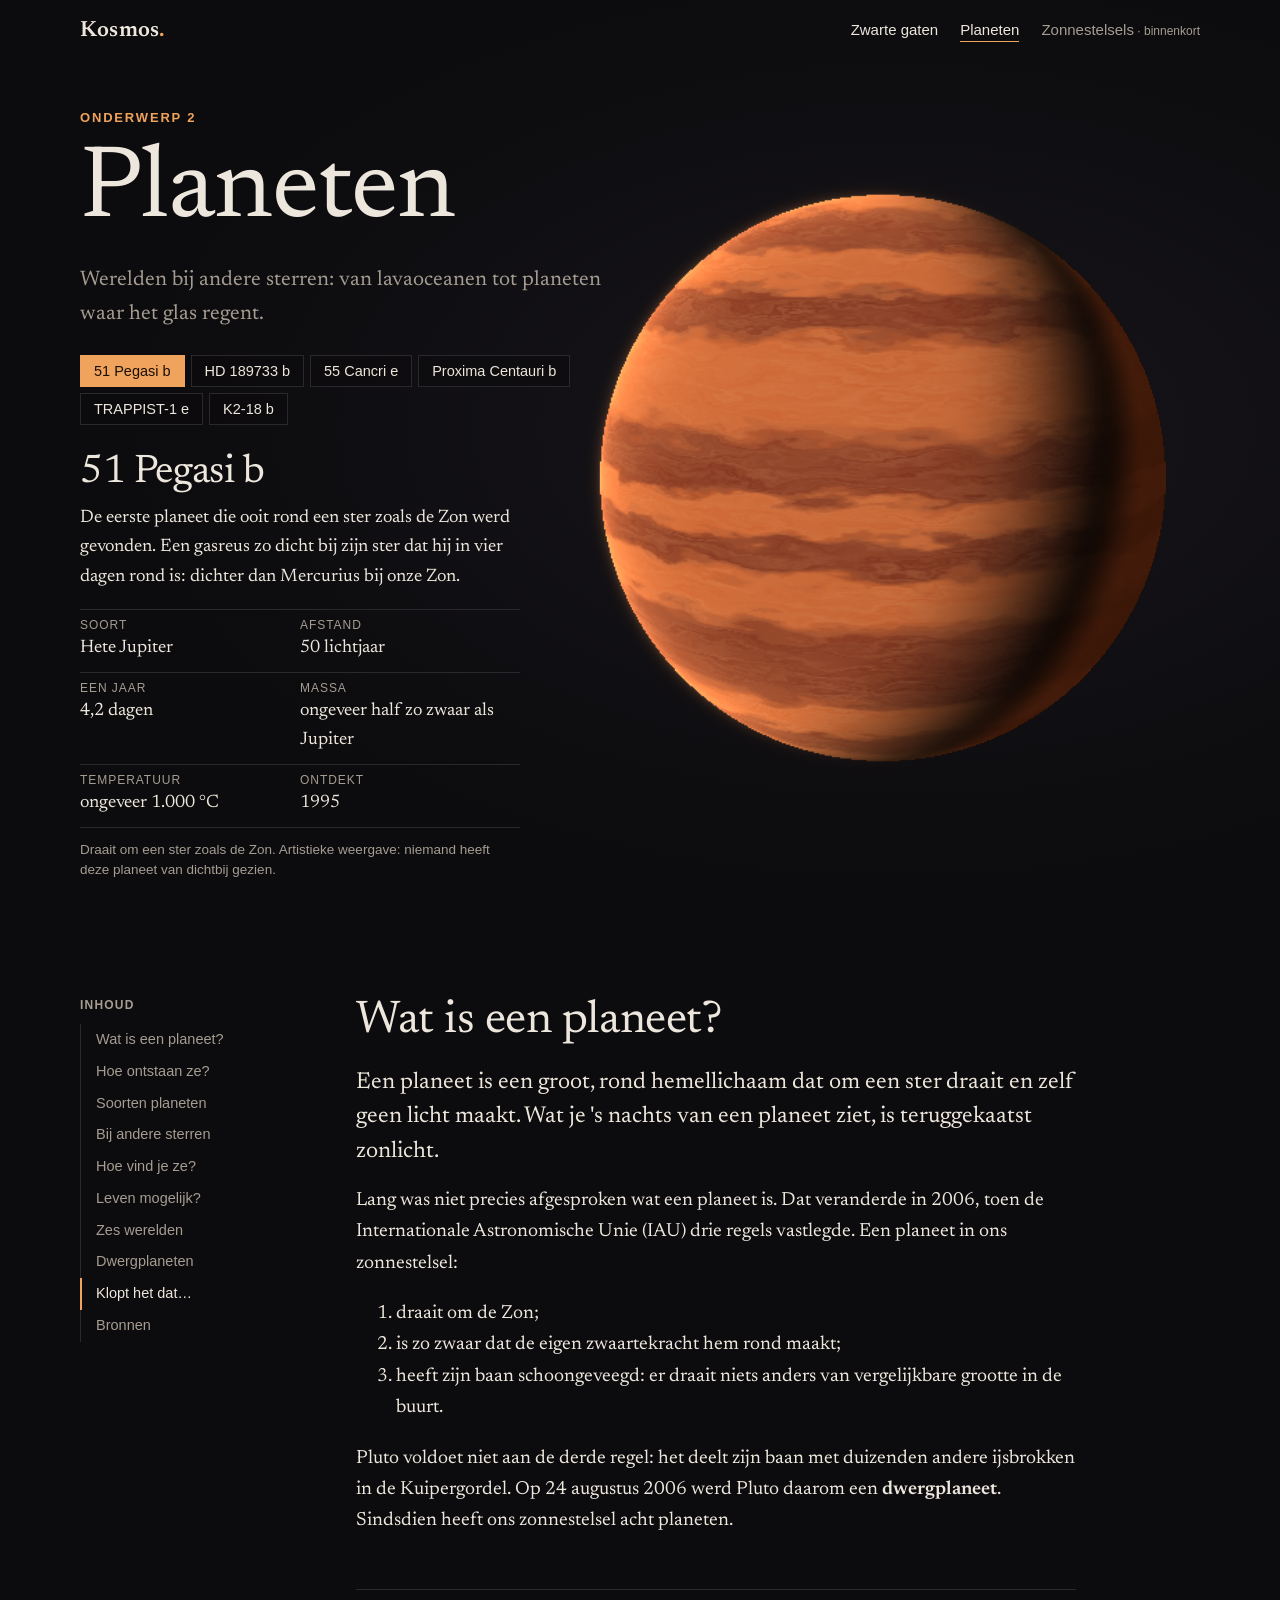
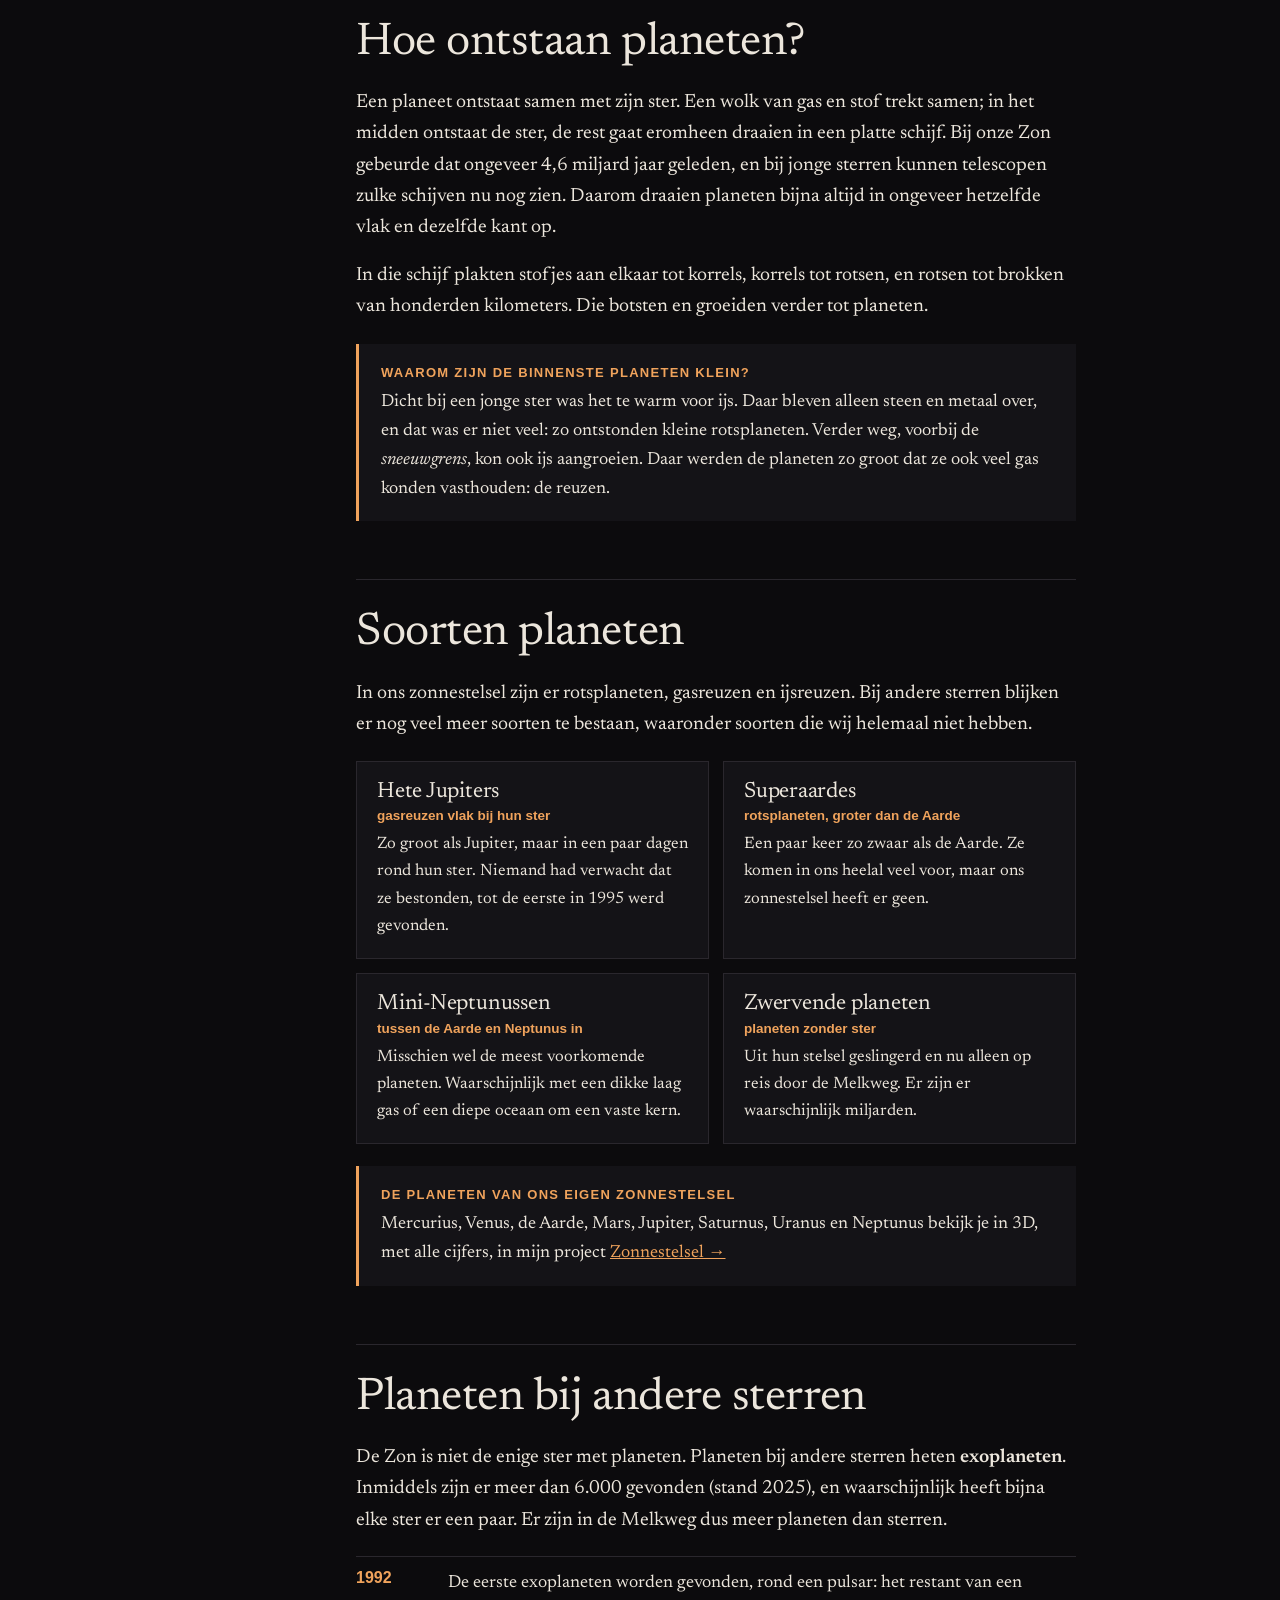
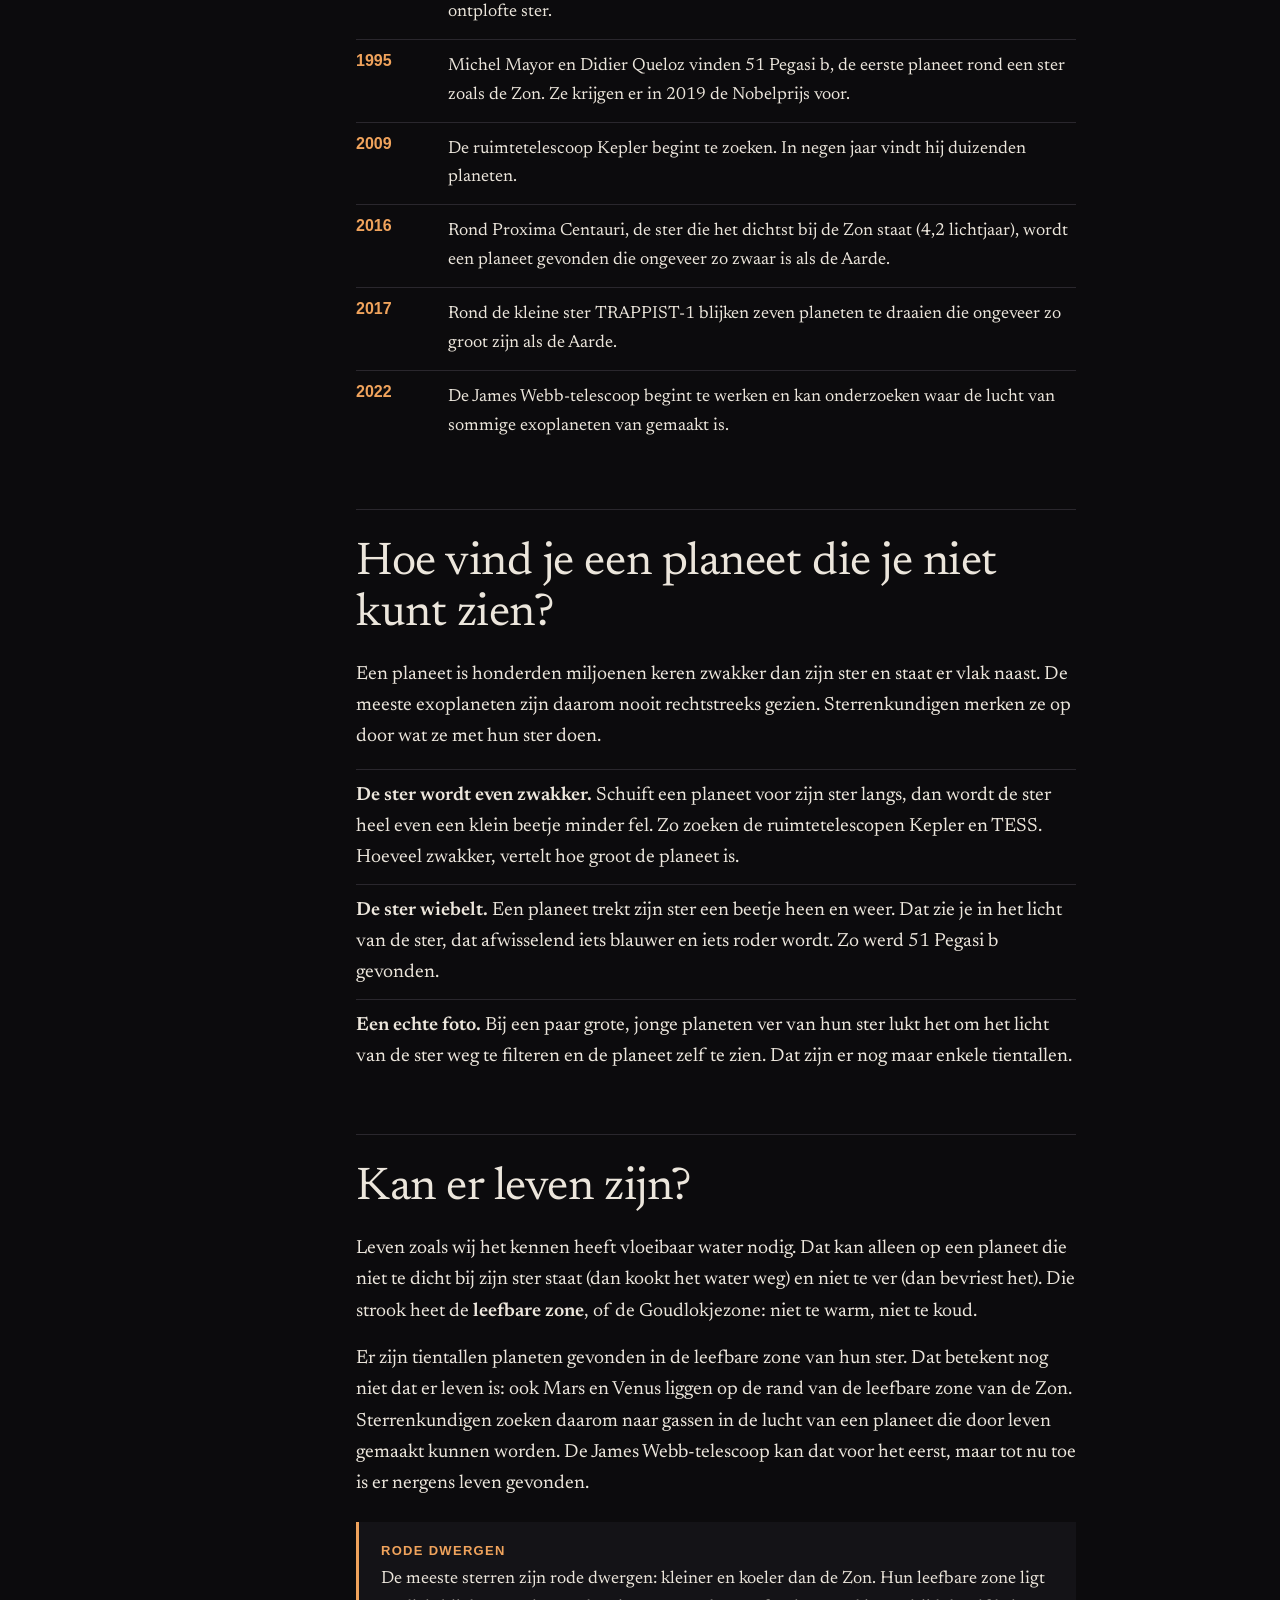
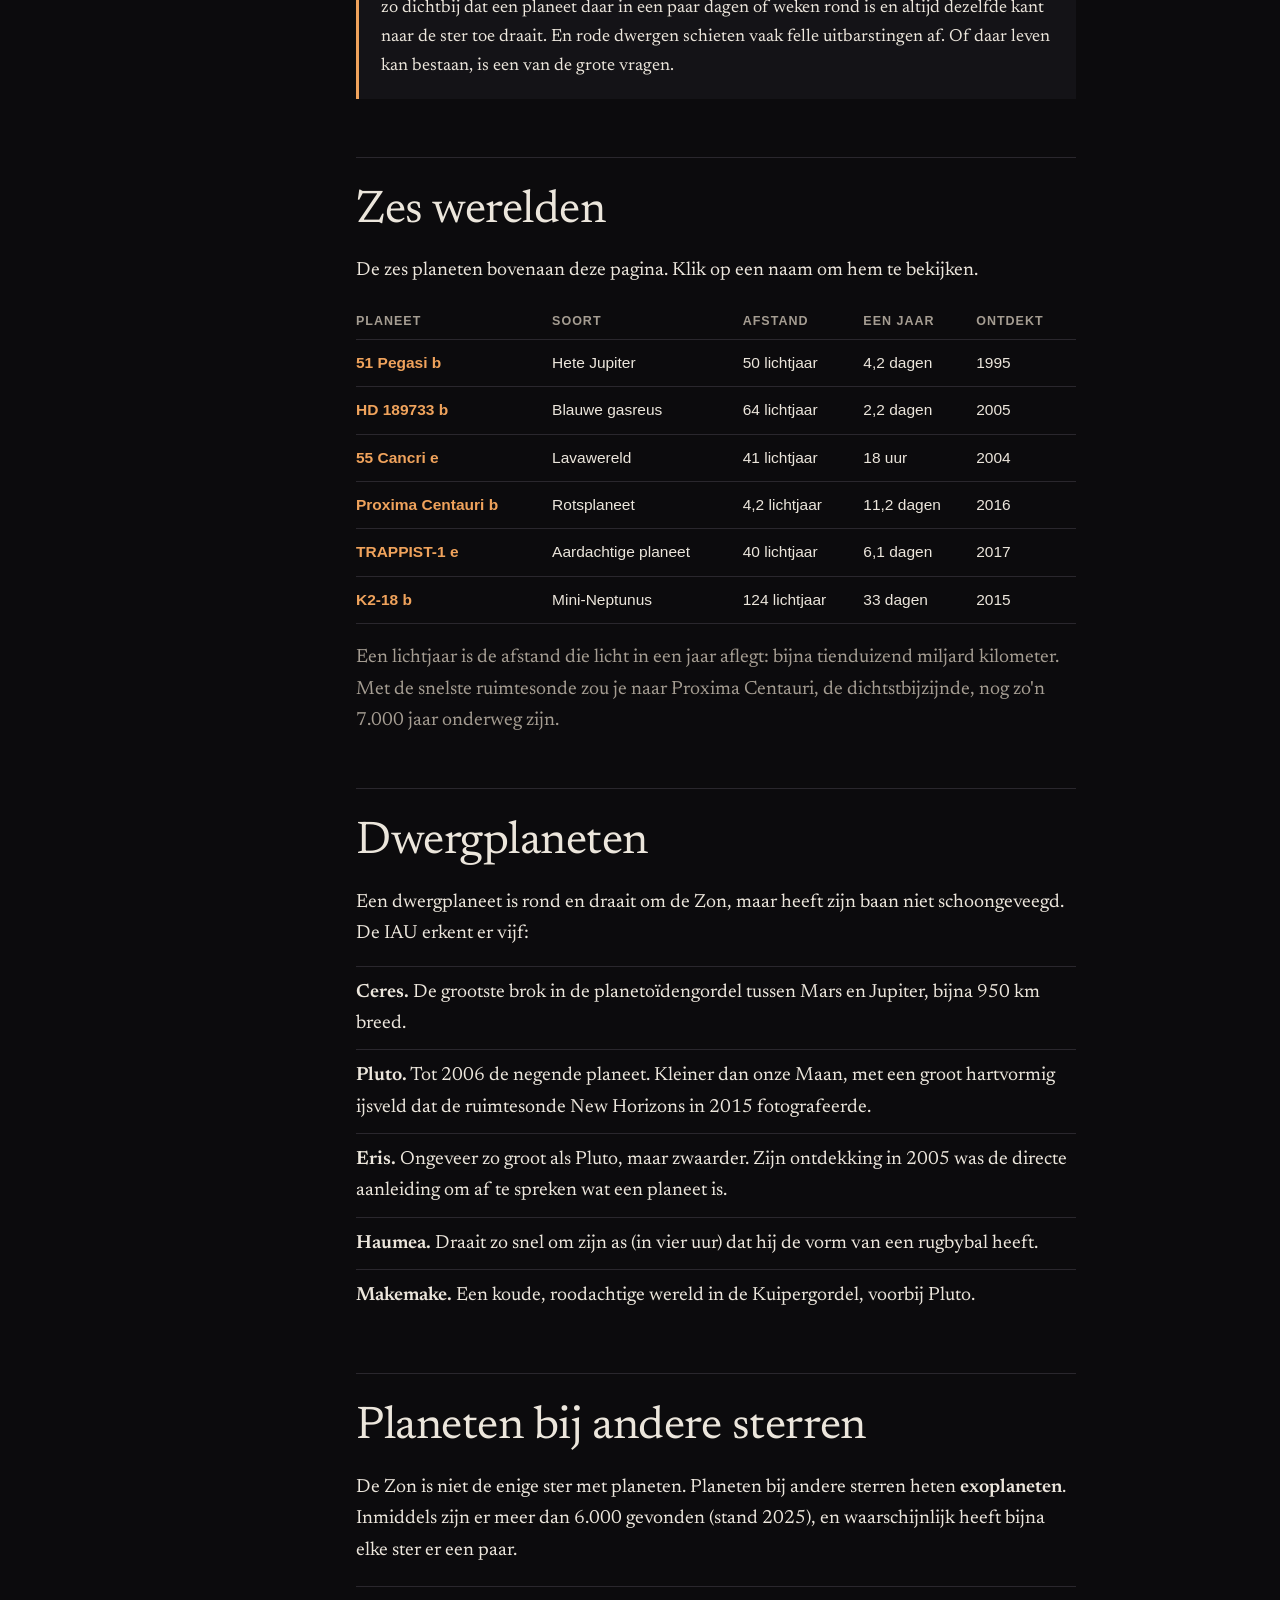
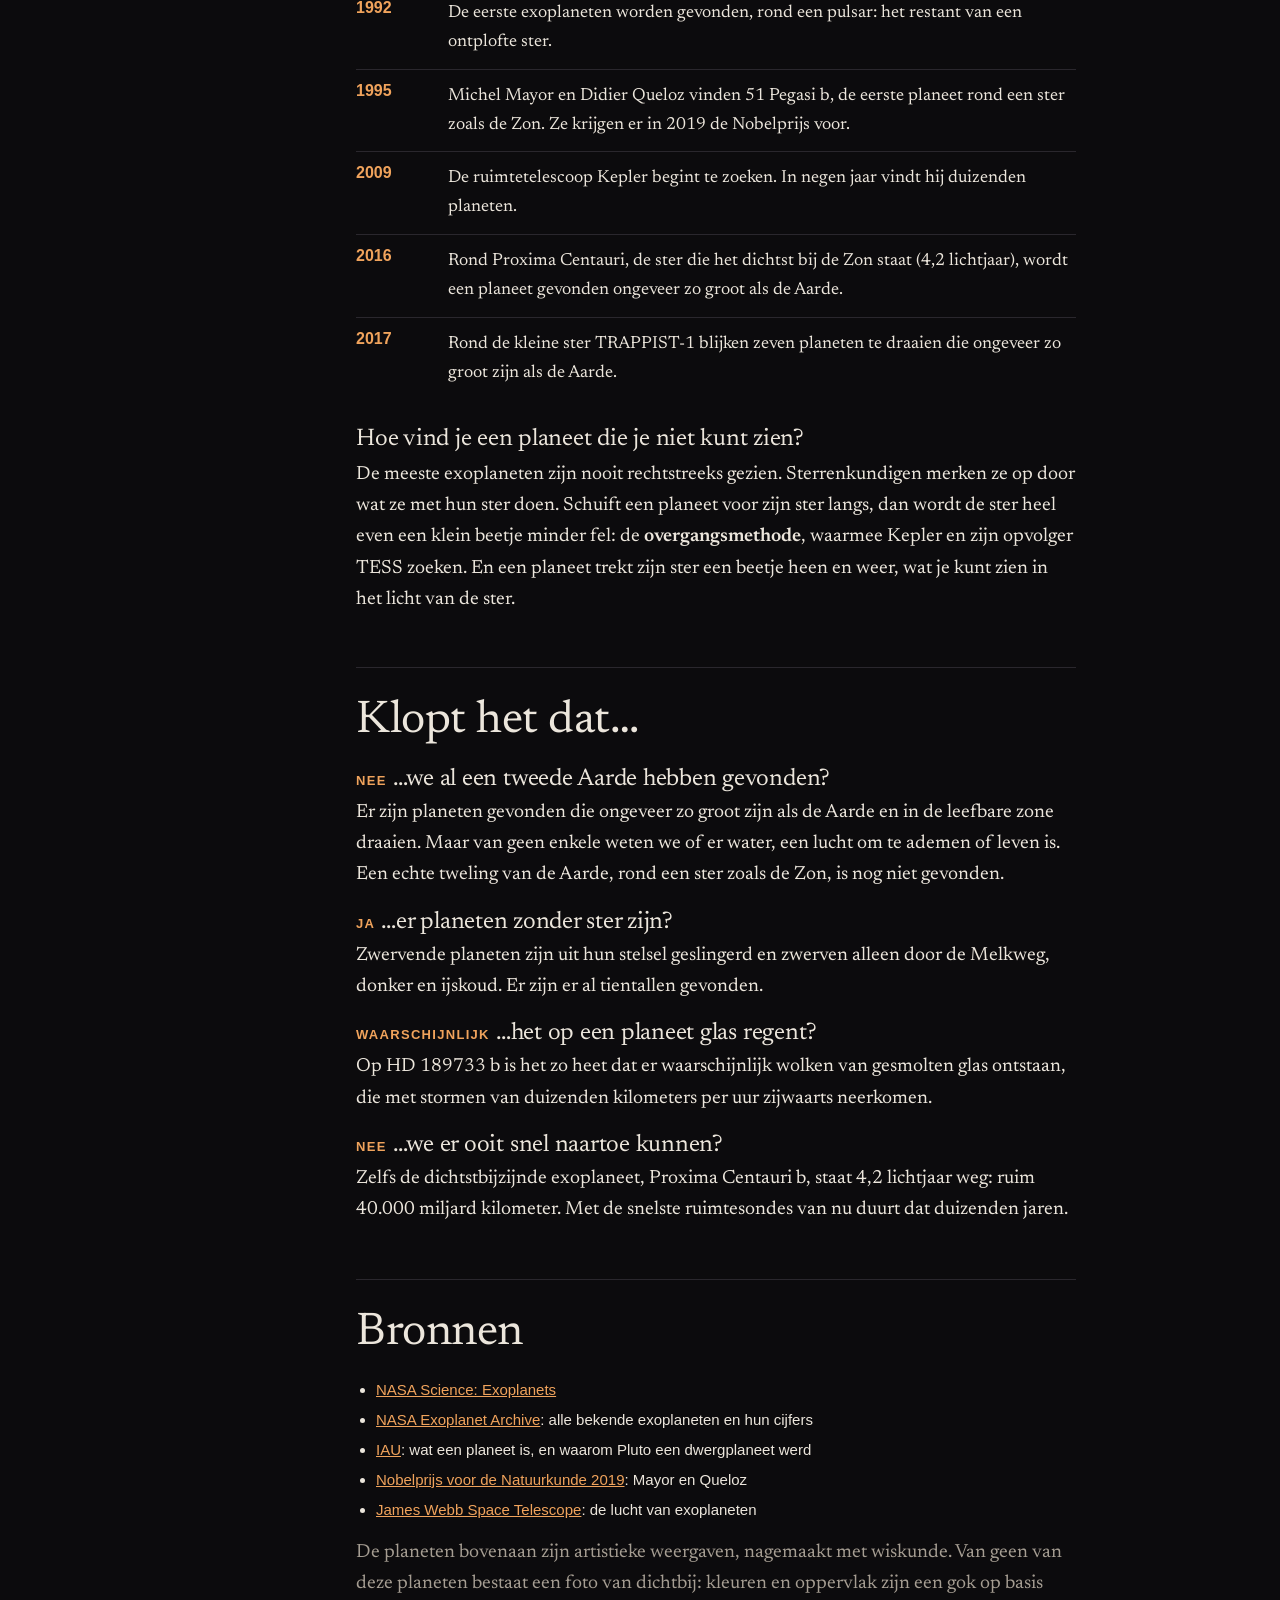
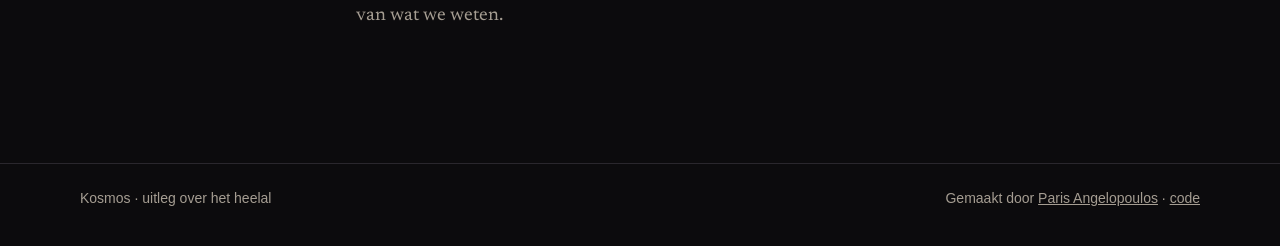
==== planeten/index.html @ 96450c79 "Planeten: werelden bij andere sterren, in 3D Een tweede onderwerp: zes echte exoplaneten (hete Jupit" ====
<!DOCTYPE html>
<html lang="nl">
<head>
    <meta charset="UTF-8">
    <meta name="viewport" content="width=device-width, initial-scale=1.0">
    <title>Planeten · Kosmos</title>
    <meta name="description" content="Wat is een planeet, hoe ontstaat hij, en welke vreemde werelden draaien er om andere sterren? Met zes echte exoplaneten in 3D.">
    <meta name="theme-color" content="#0c0b0d">
    <link rel="preload" href="../fonts/newsreader-latin-400-normal.woff2" as="font" type="font/woff2" crossorigin>
    <link rel="stylesheet" href="../css/style.css">
</head>
<body data-root="../" data-onderwerp="planeten">
    <header class="kop">
        <div class="wrap">
            <a class="merk" href="../">Kosmos<span>.</span></a>
            <nav id="onderwerpen" aria-label="Onderwerpen"><a href="../zwarte-gaten/">Zwarte gaten</a> <a href="./" aria-current="page">Planeten</a></nav>
        </div>
    </header>

    <section class="planeet-held" aria-label="Kies een planeet bij een andere ster">
        <div class="planeet-doek"><canvas id="planeet" aria-label="Artistieke weergave van de gekozen planeet, die langzaam draait"></canvas></div>
        <div class="wrap planeet-tekst">
            <p class="kicker">Onderwerp 2</p>
            <h1>Planeten</h1>
            <p class="lead held-lead">Werelden bij andere sterren: van lavaoceanen tot planeten waar het glas regent.</p>
            <div class="kiezer" id="kiezer" role="group" aria-label="Kies een planeet"></div>
            <div class="feiten" id="feiten" aria-live="polite"></div>
        </div>
    </section>

    <div class="wrap pagina">
        <aside class="inhoud" aria-label="Inhoud">
            <p>Inhoud</p>
            <ol>
                <li><a href="#wat">Wat is een planeet?</a></li>
                <li><a href="#ontstaan">Hoe ontstaan ze?</a></li>
                <li><a href="#soorten">Soorten planeten</a></li>
                <li><a href="#exo">Bij andere sterren</a></li>
                <li><a href="#vinden">Hoe vind je ze?</a></li>
                <li><a href="#leefbaar">Leven mogelijk?</a></li>
                <li><a href="#werelden-kop">Zes werelden</a></li>
                <li><a href="#dwerg">Dwergplaneten</a></li>
                <li><a href="#mythes">Klopt het dat…</a></li>
                <li><a href="#bronnen">Bronnen</a></li>
            </ol>
        </aside>

        <article>
            <section id="wat">
                <h2>Wat is een planeet?</h2>
                <p class="inleiding">Een planeet is een groot, rond hemellichaam dat om een ster draait en zelf geen licht maakt. Wat je 's nachts van een planeet ziet, is teruggekaatst zonlicht.</p>
                <p>Lang was niet precies afgesproken wat een planeet is. Dat veranderde in 2006, toen de Internationale Astronomische Unie (IAU) drie regels vastlegde. Een planeet in ons zonnestelsel:</p>
                <ol>
                    <li>draait om de Zon;</li>
                    <li>is zo zwaar dat de eigen zwaartekracht hem rond maakt;</li>
                    <li>heeft zijn baan schoongeveegd: er draait niets anders van vergelijkbare grootte in de buurt.</li>
                </ol>
                <p>Pluto voldoet niet aan de derde regel: het deelt zijn baan met duizenden andere ijsbrokken in de Kuipergordel. Op 24 augustus 2006 werd Pluto daarom een <b>dwergplaneet</b>. Sindsdien heeft ons zonnestelsel acht planeten.</p>
            </section>

            <section id="ontstaan">
                <h2>Hoe ontstaan planeten?</h2>
                <p>Een planeet ontstaat samen met zijn ster. Een wolk van gas en stof trekt samen; in het midden ontstaat de ster, de rest gaat eromheen draaien in een platte schijf. Bij onze Zon gebeurde dat ongeveer 4,6 miljard jaar geleden, en bij jonge sterren kunnen telescopen zulke schijven nu nog zien. Daarom draaien planeten bijna altijd in ongeveer hetzelfde vlak en dezelfde kant op.</p>
                <p>In die schijf plakten stofjes aan elkaar tot korrels, korrels tot rotsen, en rotsen tot brokken van honderden kilometers. Die botsten en groeiden verder tot planeten.</p>
                <div class="kader"><strong>Waarom zijn de binnenste planeten klein?</strong>Dicht bij een jonge ster was het te warm voor ijs. Daar bleven alleen steen en metaal over, en dat was er niet veel: zo ontstonden kleine rotsplaneten. Verder weg, voorbij de <i>sneeuwgrens</i>, kon ook ijs aangroeien. Daar werden de planeten zo groot dat ze ook veel gas konden vasthouden: de reuzen.</div>
            </section>

            <section id="soorten">
                <h2>Soorten planeten</h2>
                <p>In ons zonnestelsel zijn er rotsplaneten, gasreuzen en ijsreuzen. Bij andere sterren blijken er nog veel meer soorten te bestaan, waaronder soorten die wij helemaal niet hebben.</p>
                <div class="soorten">
                    <div class="soort"><h3>Hete Jupiters</h3><p class="massa">gasreuzen vlak bij hun ster</p><p>Zo groot als Jupiter, maar in een paar dagen rond hun ster. Niemand had verwacht dat ze bestonden, tot de eerste in 1995 werd gevonden.</p></div>
                    <div class="soort"><h3>Superaardes</h3><p class="massa">rotsplaneten, groter dan de Aarde</p><p>Een paar keer zo zwaar als de Aarde. Ze komen in ons heelal veel voor, maar ons zonnestelsel heeft er geen.</p></div>
                    <div class="soort"><h3>Mini-Neptunussen</h3><p class="massa">tussen de Aarde en Neptunus in</p><p>Misschien wel de meest voorkomende planeten. Waarschijnlijk met een dikke laag gas of een diepe oceaan om een vaste kern.</p></div>
                    <div class="soort"><h3>Zwervende planeten</h3><p class="massa">planeten zonder ster</p><p>Uit hun stelsel geslingerd en nu alleen op reis door de Melkweg. Er zijn er waarschijnlijk miljarden.</p></div>
                </div>
                <div class="kader"><strong>De planeten van ons eigen zonnestelsel</strong>Mercurius, Venus, de Aarde, Mars, Jupiter, Saturnus, Uranus en Neptunus bekijk je in 3D, met alle cijfers, in mijn project <a href="https://parisangelopoulos.com/zonnestelsel/">Zonnestelsel →</a></div>
            </section>

            <section id="exo">
                <h2>Planeten bij andere sterren</h2>
                <p>De Zon is niet de enige ster met planeten. Planeten bij andere sterren heten <b>exoplaneten</b>. Inmiddels zijn er meer dan 6.000 gevonden (stand 2025), en waarschijnlijk heeft bijna elke ster er een paar. Er zijn in de Melkweg dus meer planeten dan sterren.</p>
                <ol class="tijdlijn">
                    <li><span class="jaar">1992</span><p>De eerste exoplaneten worden gevonden, rond een pulsar: het restant van een ontplofte ster.</p></li>
                    <li><span class="jaar">1995</span><p>Michel Mayor en Didier Queloz vinden 51 Pegasi b, de eerste planeet rond een ster zoals de Zon. Ze krijgen er in 2019 de Nobelprijs voor.</p></li>
                    <li><span class="jaar">2009</span><p>De ruimtetelescoop Kepler begint te zoeken. In negen jaar vindt hij duizenden planeten.</p></li>
                    <li><span class="jaar">2016</span><p>Rond Proxima Centauri, de ster die het dichtst bij de Zon staat (4,2 lichtjaar), wordt een planeet gevonden die ongeveer zo zwaar is als de Aarde.</p></li>
                    <li><span class="jaar">2017</span><p>Rond de kleine ster TRAPPIST-1 blijken zeven planeten te draaien die ongeveer zo groot zijn als de Aarde.</p></li>
                    <li><span class="jaar">2022</span><p>De James Webb-telescoop begint te werken en kan onderzoeken waar de lucht van sommige exoplaneten van gemaakt is.</p></li>
                </ol>
            </section>

            <section id="vinden">
                <h2>Hoe vind je een planeet die je niet kunt zien?</h2>
                <p>Een planeet is honderden miljoenen keren zwakker dan zijn ster en staat er vlak naast. De meeste exoplaneten zijn daarom nooit rechtstreeks gezien. Sterrenkundigen merken ze op door wat ze met hun ster doen.</p>
                <ul class="uitleg-lijst">
                    <li><b>De ster wordt even zwakker.</b> Schuift een planeet voor zijn ster langs, dan wordt de ster heel even een klein beetje minder fel. Zo zoeken de ruimtetelescopen Kepler en TESS. Hoeveel zwakker, vertelt hoe groot de planeet is.</li>
                    <li><b>De ster wiebelt.</b> Een planeet trekt zijn ster een beetje heen en weer. Dat zie je in het licht van de ster, dat afwisselend iets blauwer en iets roder wordt. Zo werd 51 Pegasi b gevonden.</li>
                    <li><b>Een echte foto.</b> Bij een paar grote, jonge planeten ver van hun ster lukt het om het licht van de ster weg te filteren en de planeet zelf te zien. Dat zijn er nog maar enkele tientallen.</li>
                </ul>
            </section>

            <section id="leefbaar">
                <h2>Kan er leven zijn?</h2>
                <p>Leven zoals wij het kennen heeft vloeibaar water nodig. Dat kan alleen op een planeet die niet te dicht bij zijn ster staat (dan kookt het water weg) en niet te ver (dan bevriest het). Die strook heet de <b>leefbare zone</b>, of de Goudlokjezone: niet te warm, niet te koud.</p>
                <p>Er zijn tientallen planeten gevonden in de leefbare zone van hun ster. Dat betekent nog niet dat er leven is: ook Mars en Venus liggen op de rand van de leefbare zone van de Zon. Sterrenkundigen zoeken daarom naar gassen in de lucht van een planeet die door leven gemaakt kunnen worden. De James Webb-telescoop kan dat voor het eerst, maar tot nu toe is er nergens leven gevonden.</p>
                <div class="kader"><strong>Rode dwergen</strong>De meeste sterren zijn rode dwergen: kleiner en koeler dan de Zon. Hun leefbare zone ligt zo dichtbij dat een planeet daar in een paar dagen of weken rond is en altijd dezelfde kant naar de ster toe draait. En rode dwergen schieten vaak felle uitbarstingen af. Of daar leven kan bestaan, is een van de grote vragen.</div>
            </section>

            <section id="werelden-kop">
                <h2>Zes werelden</h2>
                <p>De zes planeten bovenaan deze pagina. Klik op een naam om hem te bekijken.</p>
                <table class="tabel" id="werelden"></table>
                <p class="muted">Een lichtjaar is de afstand die licht in een jaar aflegt: bijna tienduizend miljard kilometer. Met de snelste ruimtesonde zou je naar Proxima Centauri, de dichtstbijzijnde, nog zo'n 7.000 jaar onderweg zijn.</p>
            </section>

            <section id="dwerg">
                <h2>Dwergplaneten</h2>
                <p>Een dwergplaneet is rond en draait om de Zon, maar heeft zijn baan niet schoongeveegd. De IAU erkent er vijf:</p>
                <ul class="uitleg-lijst">
                    <li><b>Ceres.</b> De grootste brok in de planetoïdengordel tussen Mars en Jupiter, bijna 950 km breed.</li>
                    <li><b>Pluto.</b> Tot 2006 de negende planeet. Kleiner dan onze Maan, met een groot hartvormig ijsveld dat de ruimtesonde New Horizons in 2015 fotografeerde.</li>
                    <li><b>Eris.</b> Ongeveer zo groot als Pluto, maar zwaarder. Zijn ontdekking in 2005 was de directe aanleiding om af te spreken wat een planeet is.</li>
                    <li><b>Haumea.</b> Draait zo snel om zijn as (in vier uur) dat hij de vorm van een rugbybal heeft.</li>
                    <li><b>Makemake.</b> Een koude, roodachtige wereld in de Kuipergordel, voorbij Pluto.</li>
                </ul>
            </section>

            <section id="exo">
                <h2>Planeten bij andere sterren</h2>
                <p>De Zon is niet de enige ster met planeten. Planeten bij andere sterren heten <b>exoplaneten</b>. Inmiddels zijn er meer dan 6.000 gevonden (stand 2025), en waarschijnlijk heeft bijna elke ster er een paar.</p>
                <ol class="tijdlijn">
                    <li><span class="jaar">1992</span><p>De eerste exoplaneten worden gevonden, rond een pulsar: het restant van een ontplofte ster.</p></li>
                    <li><span class="jaar">1995</span><p>Michel Mayor en Didier Queloz vinden 51 Pegasi b, de eerste planeet rond een ster zoals de Zon. Ze krijgen er in 2019 de Nobelprijs voor.</p></li>
                    <li><span class="jaar">2009</span><p>De ruimtetelescoop Kepler begint te zoeken. In negen jaar vindt hij duizenden planeten.</p></li>
                    <li><span class="jaar">2016</span><p>Rond Proxima Centauri, de ster die het dichtst bij de Zon staat (4,2 lichtjaar), wordt een planeet gevonden ongeveer zo groot als de Aarde.</p></li>
                    <li><span class="jaar">2017</span><p>Rond de kleine ster TRAPPIST-1 blijken zeven planeten te draaien die ongeveer zo groot zijn als de Aarde.</p></li>
                </ol>
                <h3>Hoe vind je een planeet die je niet kunt zien?</h3>
                <p>De meeste exoplaneten zijn nooit rechtstreeks gezien. Sterrenkundigen merken ze op door wat ze met hun ster doen. Schuift een planeet voor zijn ster langs, dan wordt de ster heel even een klein beetje minder fel: de <b>overgangsmethode</b>, waarmee Kepler en zijn opvolger TESS zoeken. En een planeet trekt zijn ster een beetje heen en weer, wat je kunt zien in het licht van de ster.</p>
            </section>

            <section id="mythes">
                <h2>Klopt het dat…</h2>
                <div class="mythe"><h3><span class="antwoord">Nee</span>…we al een tweede Aarde hebben gevonden?</h3><p>Er zijn planeten gevonden die ongeveer zo groot zijn als de Aarde en in de leefbare zone draaien. Maar van geen enkele weten we of er water, een lucht om te ademen of leven is. Een echte tweling van de Aarde, rond een ster zoals de Zon, is nog niet gevonden.</p></div>
                <div class="mythe"><h3><span class="antwoord">Ja</span>…er planeten zonder ster zijn?</h3><p>Zwervende planeten zijn uit hun stelsel geslingerd en zwerven alleen door de Melkweg, donker en ijskoud. Er zijn er al tientallen gevonden.</p></div>
                <div class="mythe"><h3><span class="antwoord">Waarschijnlijk</span>…het op een planeet glas regent?</h3><p>Op HD 189733 b is het zo heet dat er waarschijnlijk wolken van gesmolten glas ontstaan, die met stormen van duizenden kilometers per uur zijwaarts neerkomen.</p></div>
                <div class="mythe"><h3><span class="antwoord">Nee</span>…we er ooit snel naartoe kunnen?</h3><p>Zelfs de dichtstbijzijnde exoplaneet, Proxima Centauri b, staat 4,2 lichtjaar weg: ruim 40.000 miljard kilometer. Met de snelste ruimtesondes van nu duurt dat duizenden jaren.</p></div>
            </section>

            <section id="bronnen">
                <h2>Bronnen</h2>
                <ul class="bronnen">
                    <li><a href="https://science.nasa.gov/exoplanets/" target="_blank" rel="noopener">NASA Science: Exoplanets</a></li>
                    <li><a href="https://exoplanetarchive.ipac.caltech.edu/" target="_blank" rel="noopener">NASA Exoplanet Archive</a>: alle bekende exoplaneten en hun cijfers</li>
                    <li><a href="https://www.iau.org/public/themes/pluto/" target="_blank" rel="noopener">IAU</a>: wat een planeet is, en waarom Pluto een dwergplaneet werd</li>
                    <li><a href="https://www.nobelprize.org/prizes/physics/2019/summary/" target="_blank" rel="noopener">Nobelprijs voor de Natuurkunde 2019</a>: Mayor en Queloz</li>
                    <li><a href="https://webbtelescope.org/" target="_blank" rel="noopener">James Webb Space Telescope</a>: de lucht van exoplaneten</li>
                </ul>
                <p class="muted">De planeten bovenaan zijn artistieke weergaven, nagemaakt met wiskunde. Van geen van deze planeten bestaat een foto van dichtbij: kleuren en oppervlak zijn een gok op basis van wat we weten.</p>
            </section>
        </article>
    </div>

    <footer>
        <div class="wrap">
            <span>Kosmos · uitleg over het heelal</span>
            <span>Gemaakt door <a href="https://parisangelopoulos.com">Paris Angelopoulos</a> · <a href="https://github.com/ParisAngelopoulos/kosmos" target="_blank" rel="noopener">code</a></span>
        </div>
    </footer>

    <script src="../js/onderwerpen.js"></script>
    <script src="../js/planeten-data.js"></script>
    <script src="../js/planeet.js"></script>
    <script src="../js/planeten.js"></script>
    <script src="../js/inhoud.js"></script>
</body>
</html>
---- css/style.css ----
@font-face { font-family: "Newsreader"; src: url("../fonts/newsreader-latin-400-normal.woff2") format("woff2"); font-display: swap; }
@font-face { font-family: "Newsreader"; font-style: italic; src: url("../fonts/newsreader-latin-400-italic.woff2") format("woff2"); font-display: swap; }
@font-face { font-family: "Newsreader"; font-weight: 600; src: url("../fonts/newsreader-latin-600-normal.woff2") format("woff2"); font-display: swap; }

:root {
  --bg: #0c0b0d;
  --vlak: #141317;
  --tekst: #ece6dc;
  --zacht: #a59d92;
  --lijn: #2a272d;
  --gloed: #f0a35c;
  --serif: "Newsreader", Georgia, serif;
  --sans: -apple-system, "Segoe UI", Roboto, Helvetica, Arial, sans-serif;
}

* { box-sizing: border-box; }
html { scroll-behavior: smooth; }
body { margin: 0; background: var(--bg); color: var(--tekst); font: 19px/1.65 var(--serif); -webkit-font-smoothing: antialiased; }
a { color: var(--gloed); }
img, svg { max-width: 100%; display: block; }
h1, h2, h3 { font-weight: 400; line-height: 1.12; letter-spacing: -0.01em; }
.muted { color: var(--zacht); }
.wrap { width: min(1120px, 100% - 40px); margin: 0 auto; }

/* ---------- Top bar ---------- */

.kop { position: absolute; top: 0; left: 0; right: 0; z-index: 5; }
.kop .wrap { display: flex; justify-content: space-between; align-items: center; gap: 16px; padding: 20px 0; flex-wrap: wrap; }
.merk { font: 600 22px var(--serif); color: var(--tekst); text-decoration: none; letter-spacing: 0.01em; }
.merk span { color: var(--gloed); }
#onderwerpen { display: flex; gap: 22px; font: 15px var(--sans); }
#onderwerpen a { color: var(--tekst); text-decoration: none; padding-bottom: 3px; border-bottom: 1px solid transparent; }
#onderwerpen a:hover { border-bottom-color: var(--zacht); }
#onderwerpen a[aria-current="page"] { border-bottom-color: var(--gloed); }
#onderwerpen .binnenkort { color: var(--zacht); cursor: default; }
#onderwerpen .binnenkort::after { content: " · binnenkort"; font-size: 12px; }

/* ---------- The black hole at the top ---------- */

.held { position: relative; height: 100vh; min-height: 560px; overflow: hidden; background: #000; }
#zwart-gat { position: absolute; inset: 0; width: 100%; height: 100%; cursor: grab; touch-action: pan-y; }
#zwart-gat:active { cursor: grabbing; }
.held::after { content: ""; position: absolute; left: 0; right: 0; bottom: 0; height: 40%; background: linear-gradient(transparent, var(--bg)); pointer-events: none; }
.held-tekst { position: absolute; left: 0; right: 0; bottom: 64px; z-index: 2; pointer-events: none; text-shadow: 0 2px 24px rgba(0, 0, 0, 0.85); }
.held-tekst .wrap > * { pointer-events: auto; }
.kicker { font: 600 13px var(--sans); letter-spacing: 0.14em; text-transform: uppercase; color: var(--gloed); margin: 0 0 10px; }
.held h1 { font-size: clamp(56px, 9vw, 120px); margin: 0 0 14px; }
.held .lead { font-size: clamp(19px, 2vw, 23px); max-width: 32em; margin: 0 0 22px; }
.verder { font: 600 15px var(--sans); color: var(--tekst); text-decoration: none; border-bottom: 1px solid var(--gloed); padding-bottom: 2px; }
.bijschrift { position: absolute; right: 20px; bottom: 20px; z-index: 2; font: 12.5px var(--sans); color: var(--zacht); text-align: right; max-width: 24em; }
.geen-webgl .held { background: radial-gradient(circle at 60% 45%, #000 0 9%, #f0a35c 10%, #6b2a0c 18%, #000 32%); }
.geen-webgl .bijschrift::before { content: "Je browser kan de simulatie niet tonen. "; }

/* ---------- Article with a table of contents ---------- */

.pagina { display: grid; grid-template-columns: 220px minmax(0, 1fr); gap: 56px; padding: 40px 0 80px; }
.inhoud { position: sticky; top: 24px; align-self: start; font: 14.5px/1.5 var(--sans); }
.inhoud p { font-weight: 600; color: var(--zacht); text-transform: uppercase; letter-spacing: 0.1em; font-size: 12px; margin: 0 0 10px; }
.inhoud ol { list-style: none; margin: 0; padding: 0; border-left: 1px solid var(--lijn); }
.inhoud a { display: block; padding: 5px 0 5px 14px; margin-left: -1px; color: var(--zacht); text-decoration: none; border-left: 2px solid transparent; }
.inhoud a:hover { color: var(--tekst); }
.inhoud a.nu { color: var(--tekst); border-left-color: var(--gloed); }

article { max-width: 720px; }
article section { padding: 28px 0 36px; border-top: 1px solid var(--lijn); scroll-margin-top: 16px; }
article section:first-child { border-top: 0; padding-top: 0; }
article h2 { font-size: clamp(34px, 4vw, 46px); margin: 0 0 18px; }
article h3 { font-size: 24px; margin: 26px 0 6px; }
article p { margin: 0 0 16px; }
.inleiding { font-size: 23px; line-height: 1.5; }
.kader { margin: 22px 0; padding: 18px 22px; background: var(--vlak); border-left: 3px solid var(--gloed); font-size: 17.5px; }
.kader strong { font-family: var(--sans); font-size: 13px; letter-spacing: 0.1em; text-transform: uppercase; color: var(--gloed); display: block; margin-bottom: 4px; }

/* Types of black holes */
.soorten { display: grid; grid-template-columns: 1fr 1fr; gap: 14px; margin: 20px 0; }
.soort { background: var(--vlak); border: 1px solid var(--lijn); padding: 18px 20px; }
.soort h3 { margin: 0 0 4px; font-size: 22px; }
.soort .massa { font: 600 13.5px var(--sans); color: var(--gloed); margin: 0 0 8px; }
.soort p:last-child { margin: 0; font-size: 16.5px; }

/* The diagram */
figure { margin: 24px 0; }
figcaption { font: 14px/1.5 var(--sans); color: var(--zacht); margin-top: 8px; }
.bouw text { font: 13px var(--sans); fill: var(--tekst); }
.bouw .lijn { stroke: var(--zacht); stroke-width: 1; }
.uitleg-lijst { margin: 16px 0; padding: 0; list-style: none; }
.uitleg-lijst li { padding: 10px 0; border-top: 1px solid var(--lijn); }
.uitleg-lijst b { font-weight: 600; }

/* Calculator */
.reken { background: var(--vlak); border: 1px solid var(--lijn); padding: 20px 22px; margin: 20px 0; }
.reken .knoppen { display: flex; flex-wrap: wrap; gap: 8px; margin-bottom: 14px; }
.reken button { font: 15px var(--sans); padding: 8px 14px; border: 1px solid var(--lijn); background: transparent; color: var(--tekst); cursor: pointer; }
.reken button:hover { border-color: var(--zacht); }
.reken button[aria-pressed="true"] { background: var(--gloed); border-color: var(--gloed); color: #1a0f05; }
#reken-uitkomst p { margin: 0 0 6px; }
#reken-uitkomst strong { color: var(--gloed); font-weight: 600; }

/* Timeline */
.tijdlijn { list-style: none; margin: 20px 0; padding: 0; }
.tijdlijn li { display: grid; grid-template-columns: 76px 1fr; gap: 16px; padding: 12px 0; border-top: 1px solid var(--lijn); }
.tijdlijn .jaar { font: 600 16px var(--sans); color: var(--gloed); font-variant-numeric: tabular-nums; }
.tijdlijn p { margin: 0; font-size: 17.5px; }

/* Table of known black holes */
.tabel { width: 100%; border-collapse: collapse; font: 15.5px/1.45 var(--sans); margin: 18px 0; }
.tabel th { text-align: left; font-weight: 600; color: var(--zacht); font-size: 12.5px; text-transform: uppercase; letter-spacing: 0.08em; padding: 8px 10px 8px 0; border-bottom: 1px solid var(--lijn); }
.tabel td { padding: 12px 10px 12px 0; border-bottom: 1px solid var(--lijn); vertical-align: top; }
.tabel td:first-child { font-weight: 600; color: var(--tekst); }
.tabel .getal { white-space: nowrap; }

/* Myths */
.mythe { margin: 18px 0; }
.mythe h3 { margin: 0 0 4px; }
.mythe .antwoord { font: 700 13px var(--sans); letter-spacing: 0.1em; text-transform: uppercase; color: var(--gloed); margin-right: 6px; }

.bronnen { font: 15px/1.6 var(--sans); padding-left: 20px; }
.bronnen li { margin-bottom: 6px; }

footer { border-top: 1px solid var(--lijn); padding: 26px 0 40px; font: 14px var(--sans); color: var(--zacht); }
footer .wrap { display: flex; justify-content: space-between; gap: 16px; flex-wrap: wrap; }
footer a { color: var(--zacht); }

/* ---------- Home page ---------- */

.thuis { padding: 140px 0 60px; }
.thuis h1 { font-size: clamp(52px, 8vw, 100px); margin: 0 0 16px; }
.thuis .lead { font-size: clamp(20px, 2.2vw, 25px); max-width: 30em; color: var(--zacht); margin: 0 0 48px; }
.kaarten { display: grid; grid-template-columns: 1.4fr 1fr 1fr; gap: 16px; }
.kaart { position: relative; display: flex; flex-direction: column; justify-content: flex-end; min-height: 320px; padding: 24px; background: var(--vlak); border: 1px solid var(--lijn); color: var(--tekst); text-decoration: none; overflow: hidden; }
.kaart h2 { font-size: 34px; margin: 0 0 6px; position: relative; }
.kaart p { margin: 0; font-size: 17px; color: var(--zacht); position: relative; }
.kaart .status { position: absolute; top: 20px; left: 24px; font: 600 12px var(--sans); letter-spacing: 0.12em; text-transform: uppercase; color: var(--zacht); }
a.kaart .status { color: var(--gloed); }
a.kaart:hover { border-color: var(--zacht); }
.kaart.zwart::before { content: ""; position: absolute; width: 260px; height: 260px; right: -50px; top: -40px; border-radius: 50%; background: radial-gradient(circle, #000 0 30%, #f0a35c 33%, rgba(107, 42, 12, 0.8) 45%, transparent 68%); transition: transform 0.6s; }
a.kaart.zwart:hover::before { transform: scale(1.06) rotate(8deg); }
.kaart.binnenkort { opacity: 0.6; }

/* ---------- Planets: the 3D planet with the chooser ---------- */

.planeet-held { position: relative; min-height: 100vh; display: flex; align-items: center; overflow: hidden;
  background: radial-gradient(ellipse at 70% 45%, #17151c 0%, var(--bg) 60%); }
/* A canvas takes its height from its drawing size; the frame around it gives it the real size */
.planeet-doek { position: absolute; top: 0; bottom: 0; right: 0; width: 62%; }
#planeet { display: block; width: 100%; height: 100%; }
.planeet-tekst { position: relative; z-index: 2; padding: 110px 0 60px; }
.planeet-tekst h1 { font-size: clamp(56px, 8vw, 104px); margin: 0 0 22px; }
.kiezer { display: flex; flex-wrap: wrap; gap: 6px; max-width: 520px; margin-bottom: 26px; }
.kiezer button { font: 14.5px var(--sans); padding: 7px 13px; border: 1px solid var(--lijn); background: rgba(12, 11, 13, 0.6); color: var(--tekst); cursor: pointer; }
.kiezer button:hover { border-color: var(--zacht); }
.kiezer button[aria-pressed="true"] { background: var(--gloed); border-color: var(--gloed); color: #1a0f05; }
.feiten { max-width: 440px; }
.feiten h2 { font-size: 40px; margin: 0 0 8px; }
.feiten p { margin: 0 0 16px; font-size: 18px; }
.feiten dl { display: grid; grid-template-columns: 1fr 1fr; margin: 0; border-top: 1px solid var(--lijn); }
.feiten dl div { padding: 8px 0; border-bottom: 1px solid var(--lijn); }
.feiten dt { font: 12px var(--sans); letter-spacing: 0.08em; text-transform: uppercase; color: var(--zacht); }
.feiten dd { margin: 2px 0 0; font-size: 18px; }

.held-lead { font-size: clamp(18px, 1.8vw, 21px); max-width: 26em; margin: -8px 0 22px; color: var(--zacht); }
.feiten .klein { font: 13.5px/1.5 var(--sans); margin-top: 12px; }
.tabel .link { font: inherit; font-weight: 600; color: var(--gloed); background: none; border: 0; padding: 0; cursor: pointer; text-align: left; }
.tabel tr[data-id] { cursor: pointer; }
.tabel tr[data-id]:hover td { background: var(--vlak); }

/* ---------- Small screens ---------- */

@media (max-width: 900px) {
  .pagina { grid-template-columns: minmax(0, 1fr); gap: 0; }
  .inhoud { display: none; }
  .kaarten { grid-template-columns: 1fr; }
  .kaart { min-height: 200px; }
}
@media (max-width: 640px) {
  body { font-size: 18px; }
  .wrap { width: calc(100% - 32px); }
  #onderwerpen { gap: 14px; font-size: 14px; }
  #onderwerpen .binnenkort { display: none; }
  .held { height: 88vh; }
  .held-tekst { bottom: 70px; }
  .bijschrift { left: 16px; right: 16px; text-align: left; bottom: 14px; }
  .inleiding { font-size: 20px; }
  .soorten { grid-template-columns: 1fr; }
  .planeet-held { display: block; min-height: 0; }
  .planeet-doek { position: relative; width: 100%; height: 52vh; }
  .planeet-tekst { padding: 0 0 40px; margin-top: -20px; }
  .feiten h2 { font-size: 32px; }
  .tabel thead { display: none; }
  .tabel tr { display: block; padding: 10px 0; border-bottom: 1px solid var(--lijn); }
  .tabel td { display: block; border: 0; padding: 2px 0; }
  .tabel td[data-kop]::before { content: attr(data-kop) ": "; color: var(--zacht); }
  .tijdlijn li { grid-template-columns: 60px 1fr; gap: 10px; }
}
@media (prefers-reduced-motion: reduce) { html { scroll-behavior: auto; } }
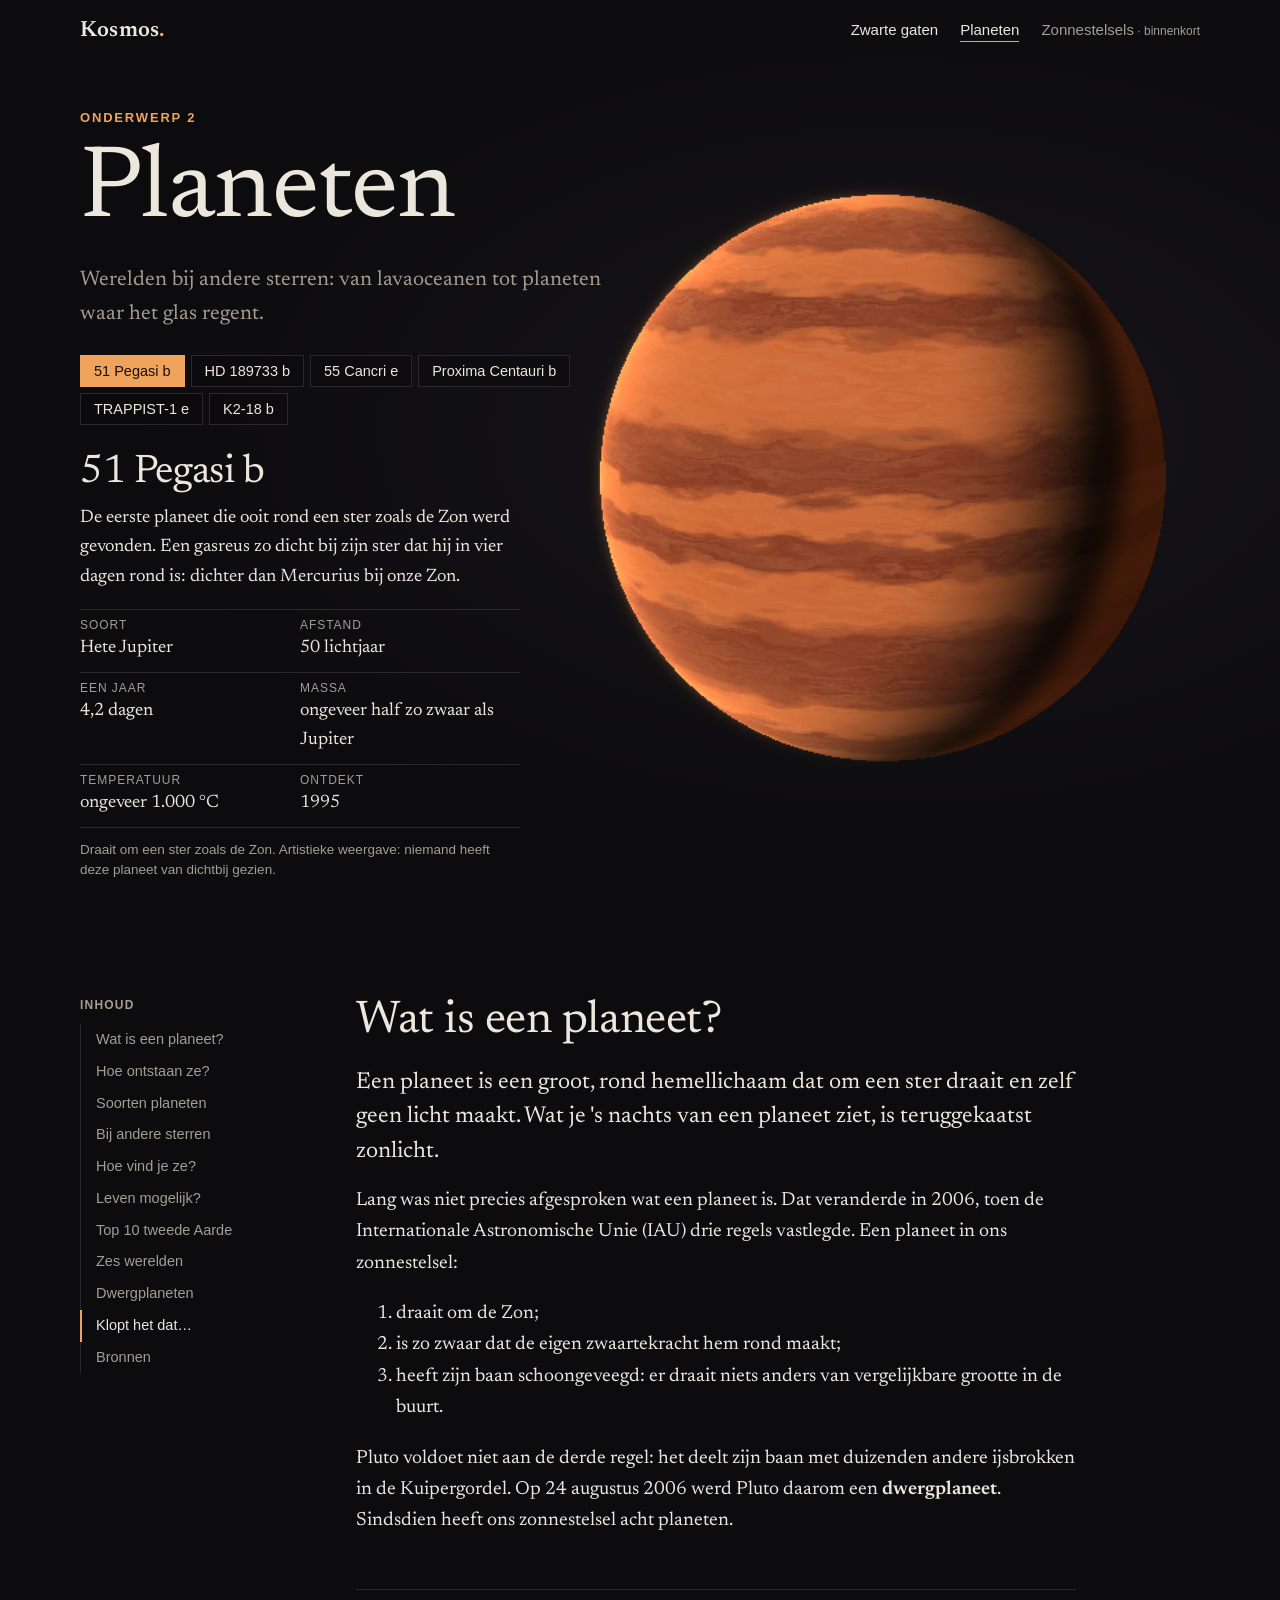
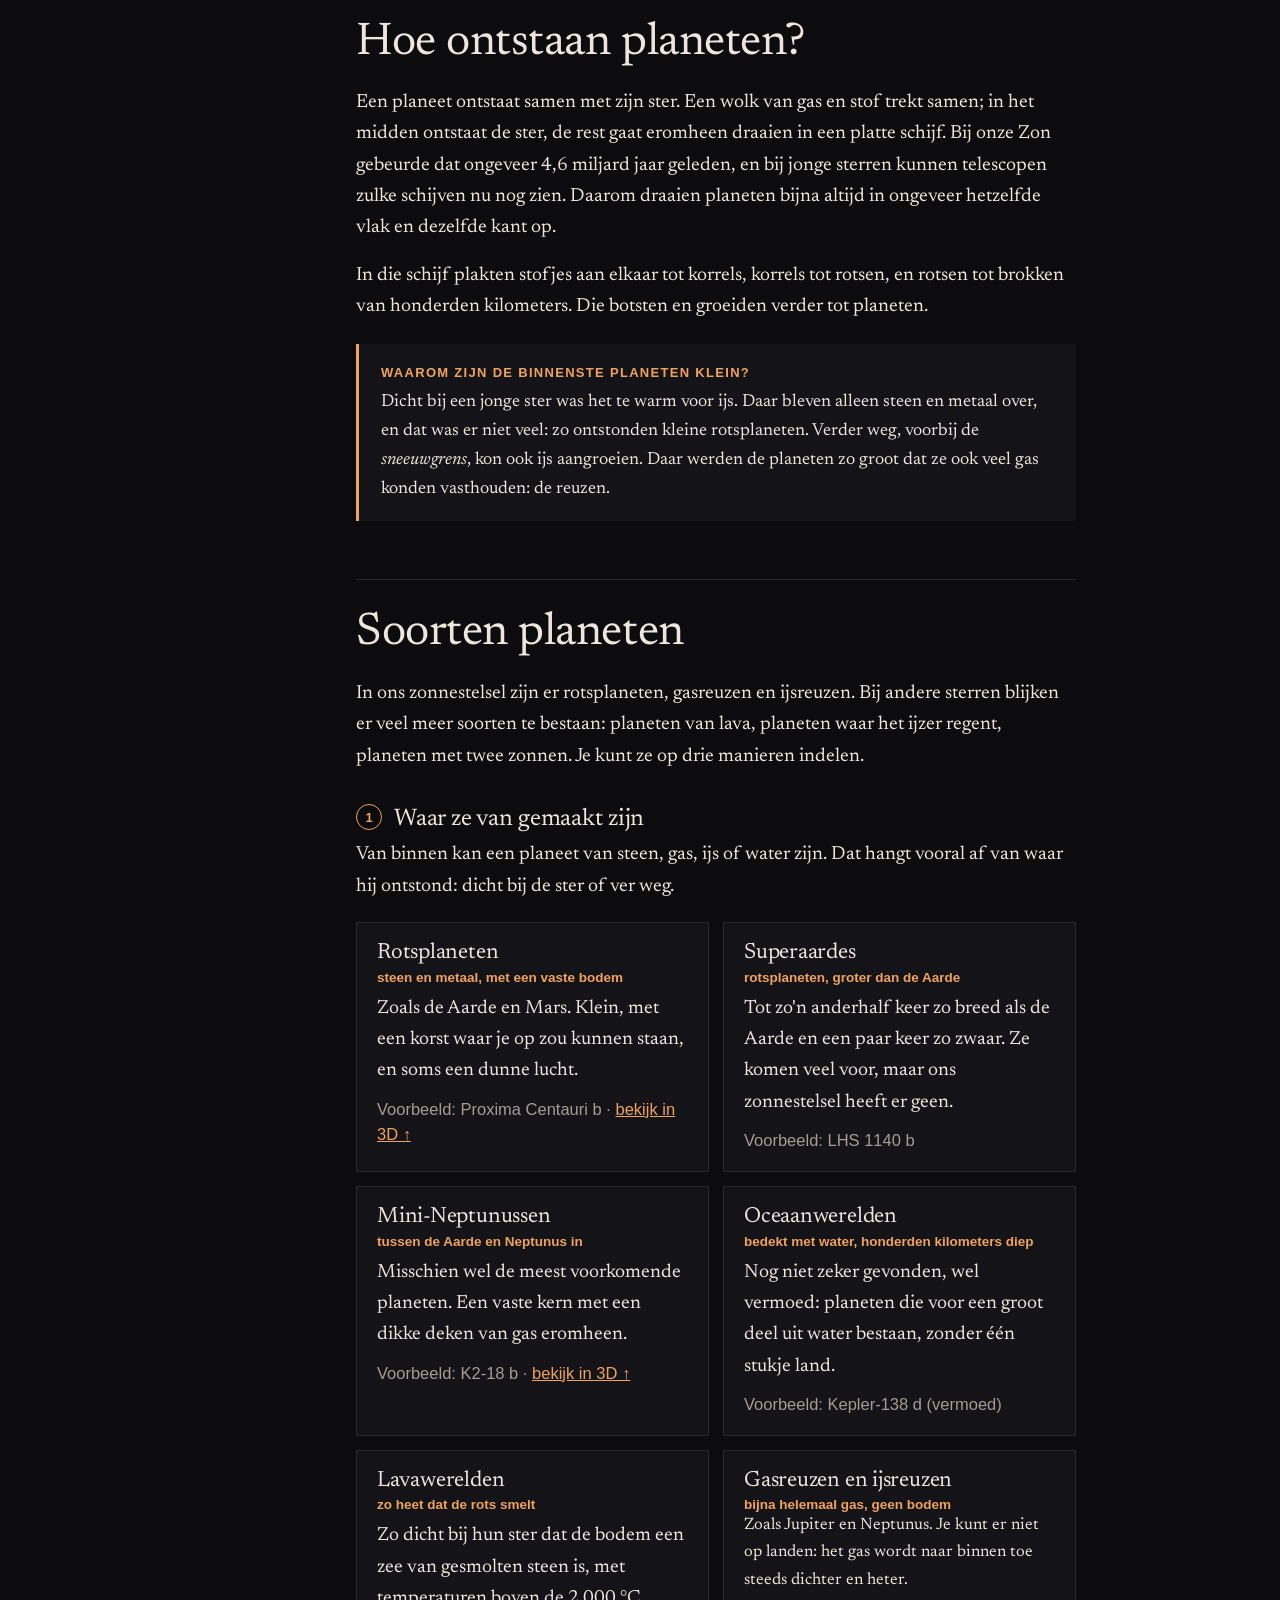
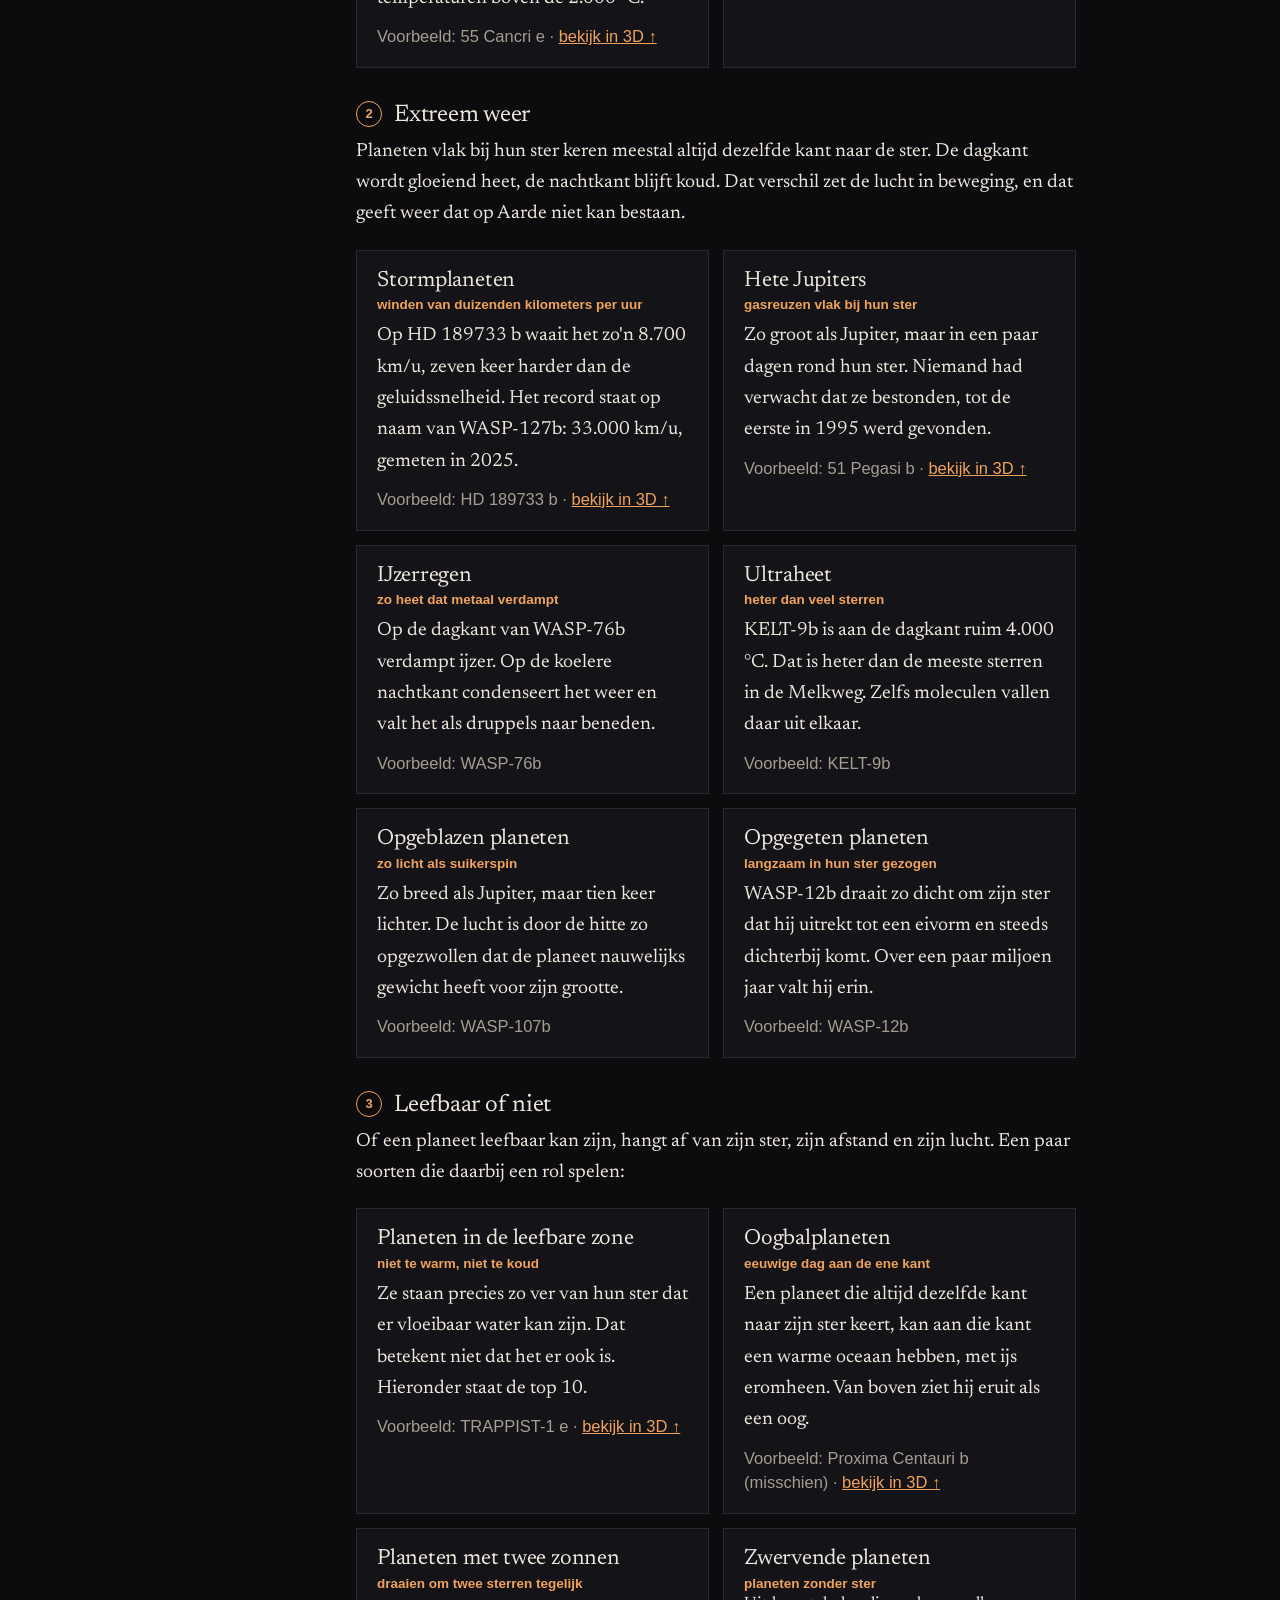
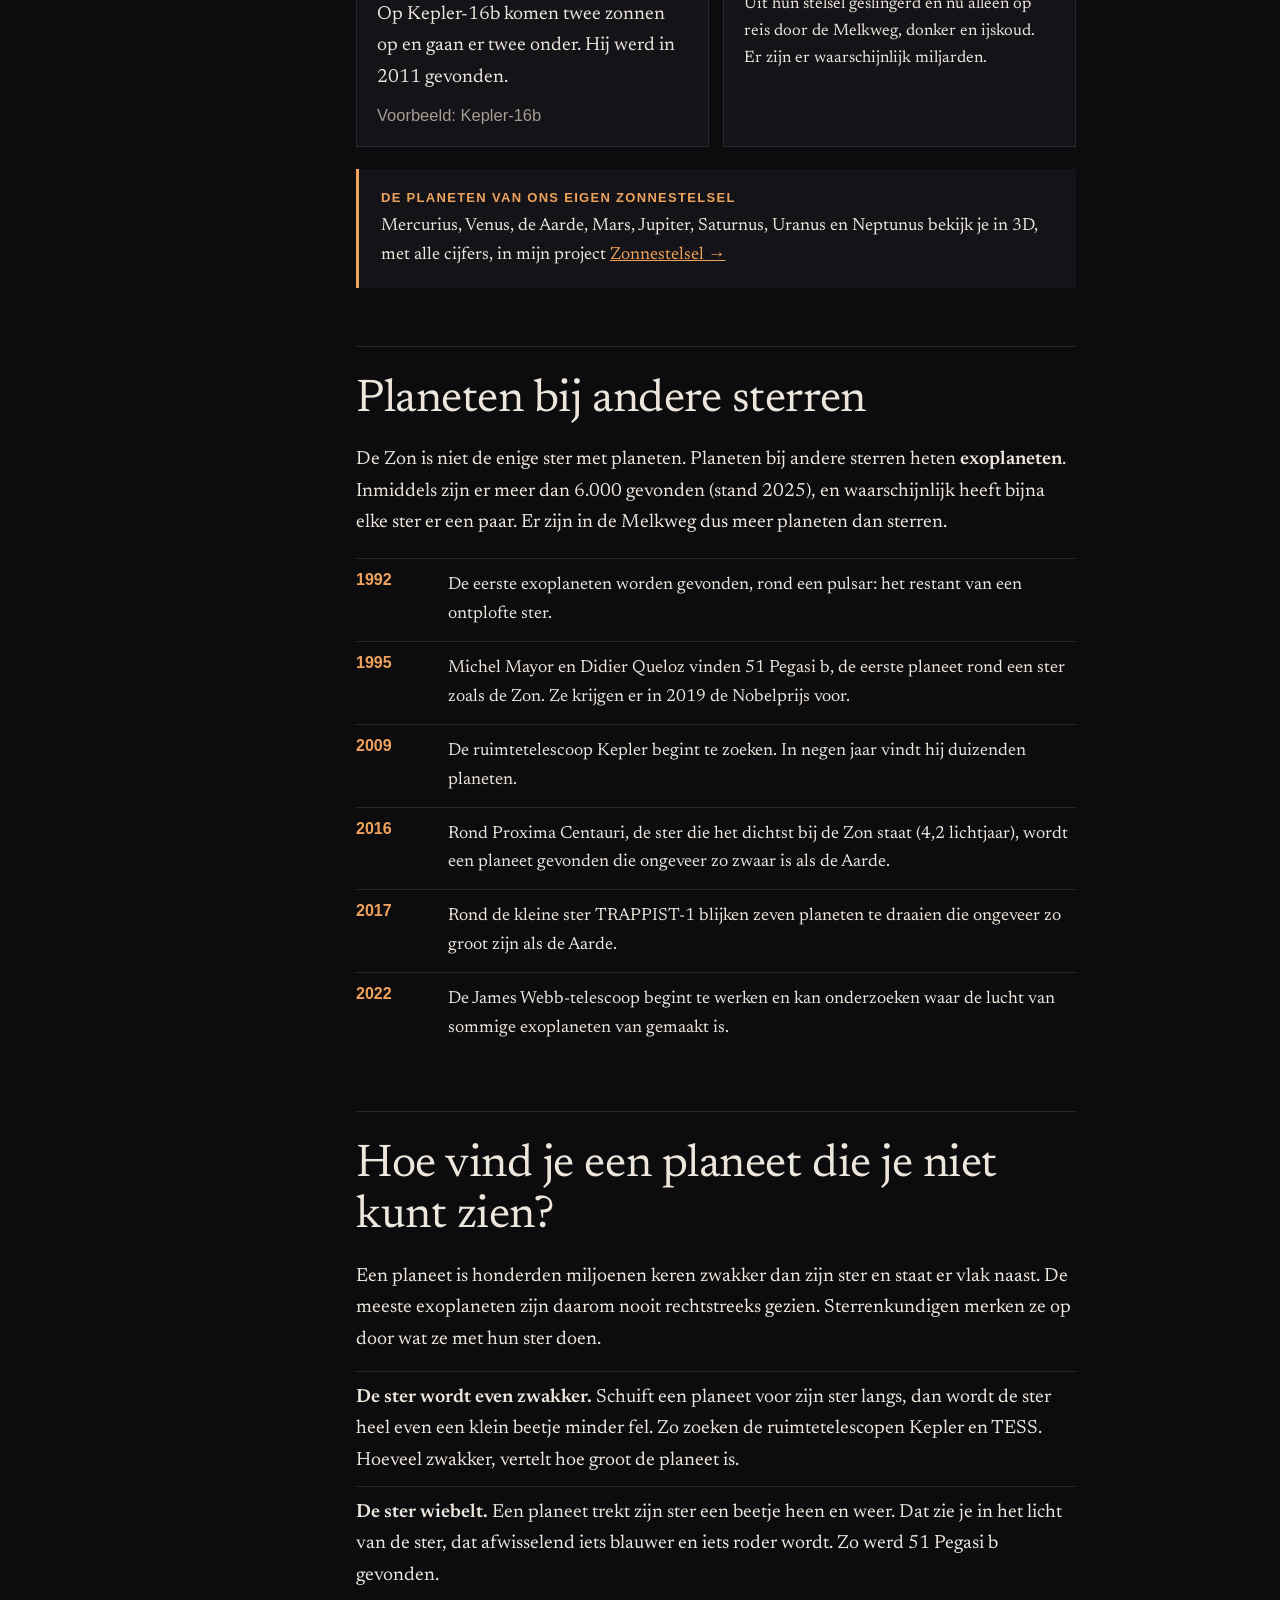
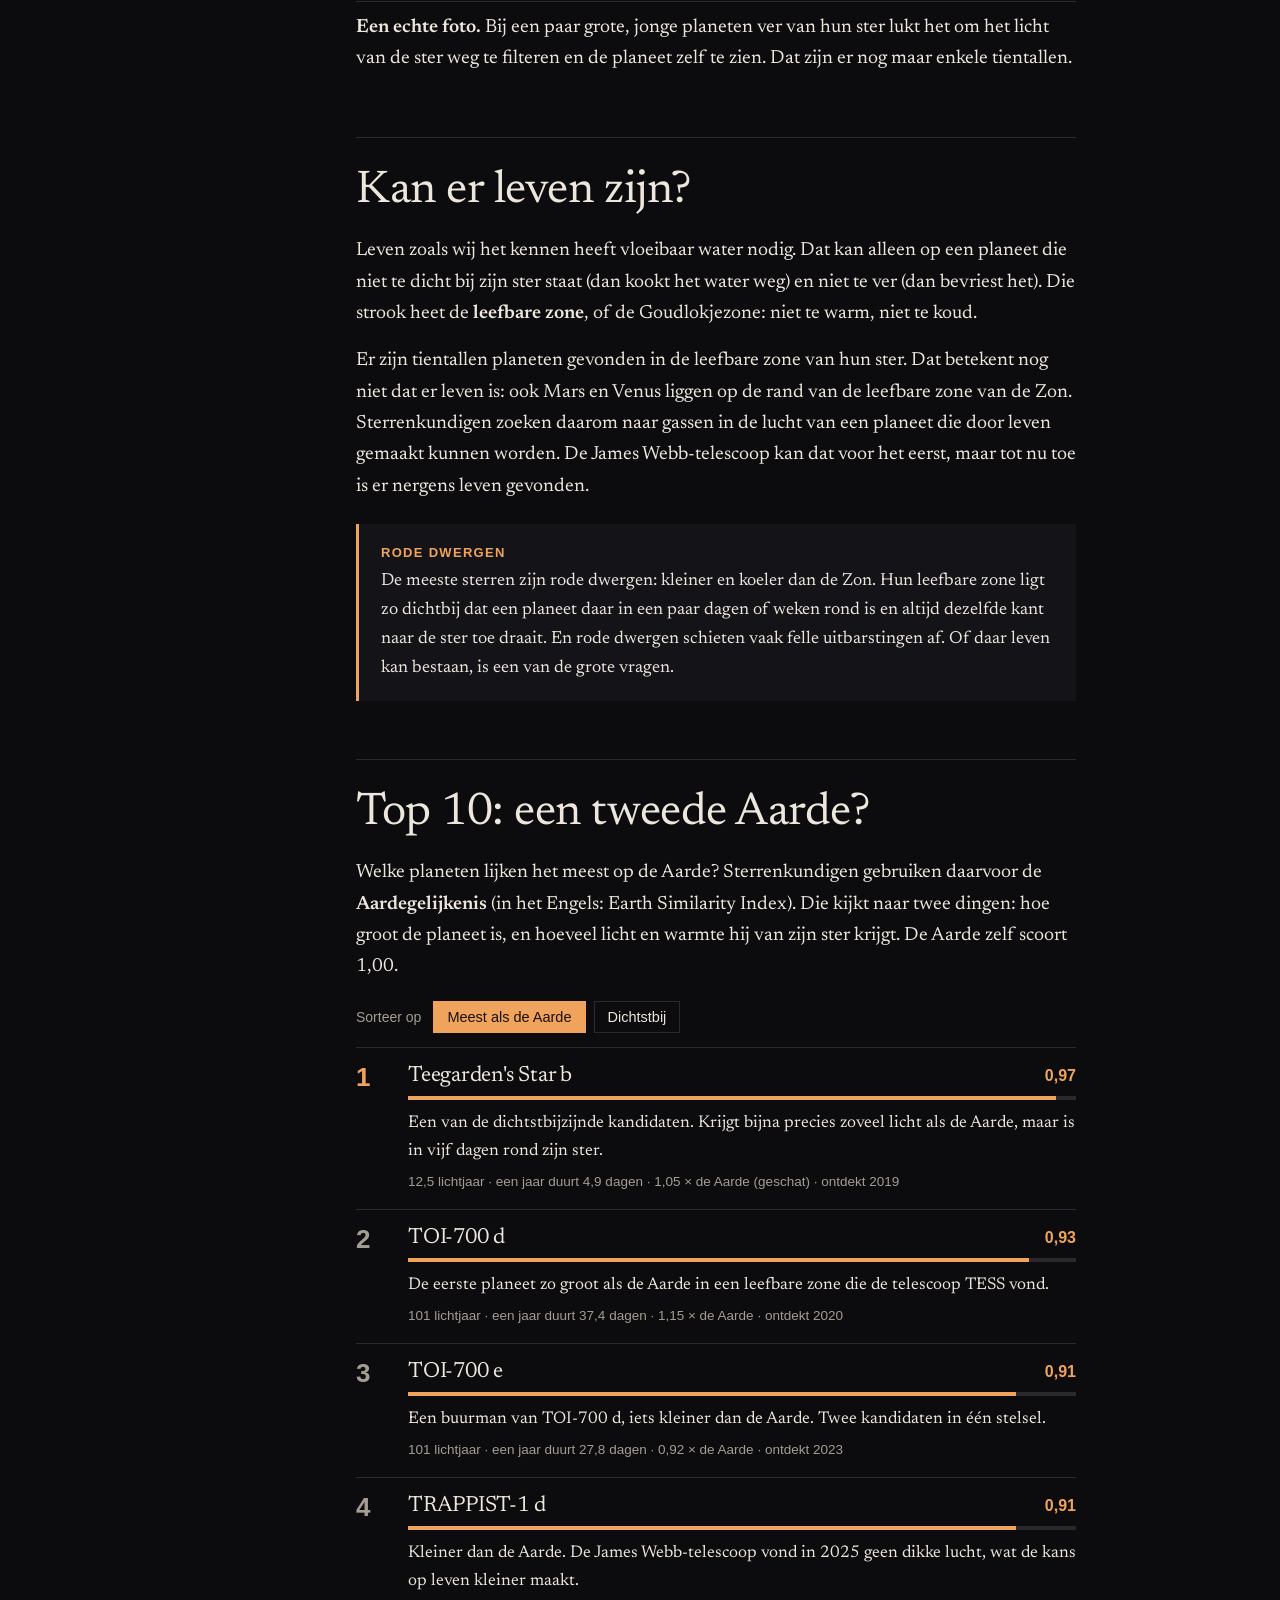
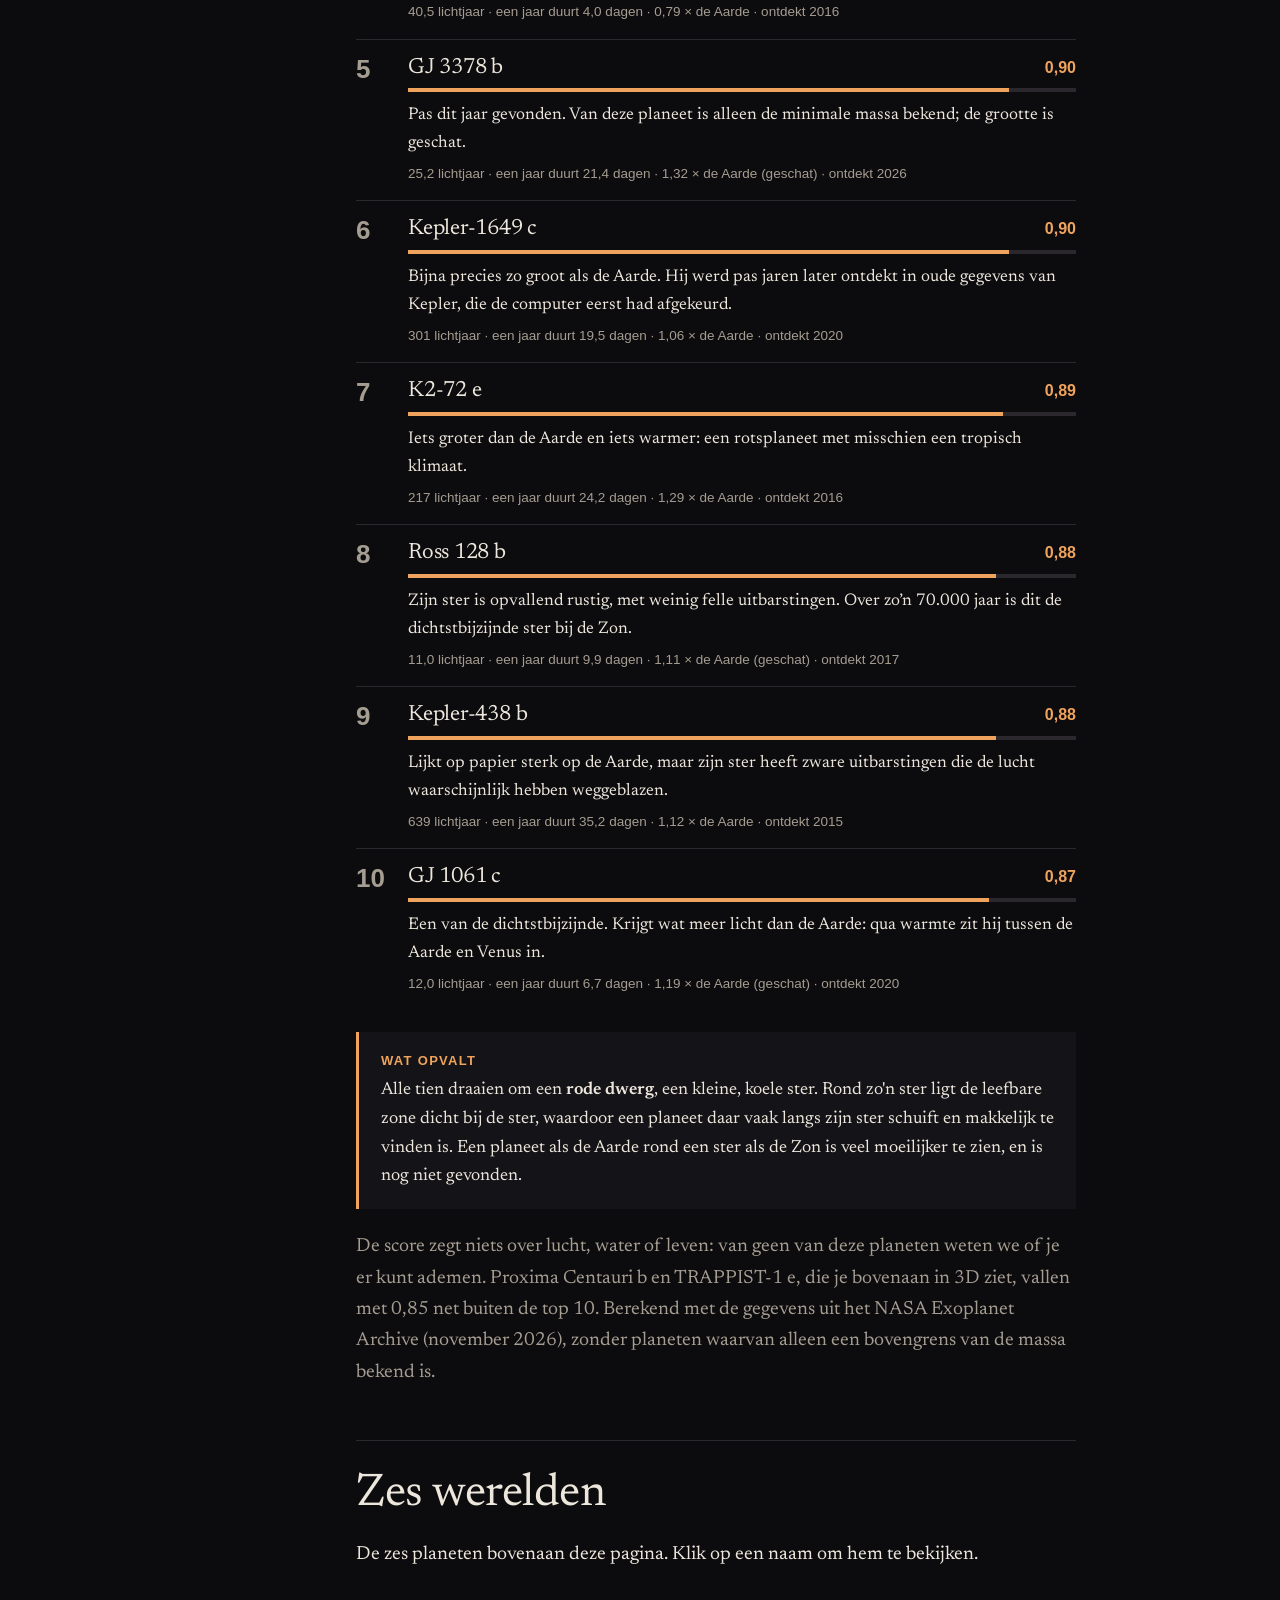
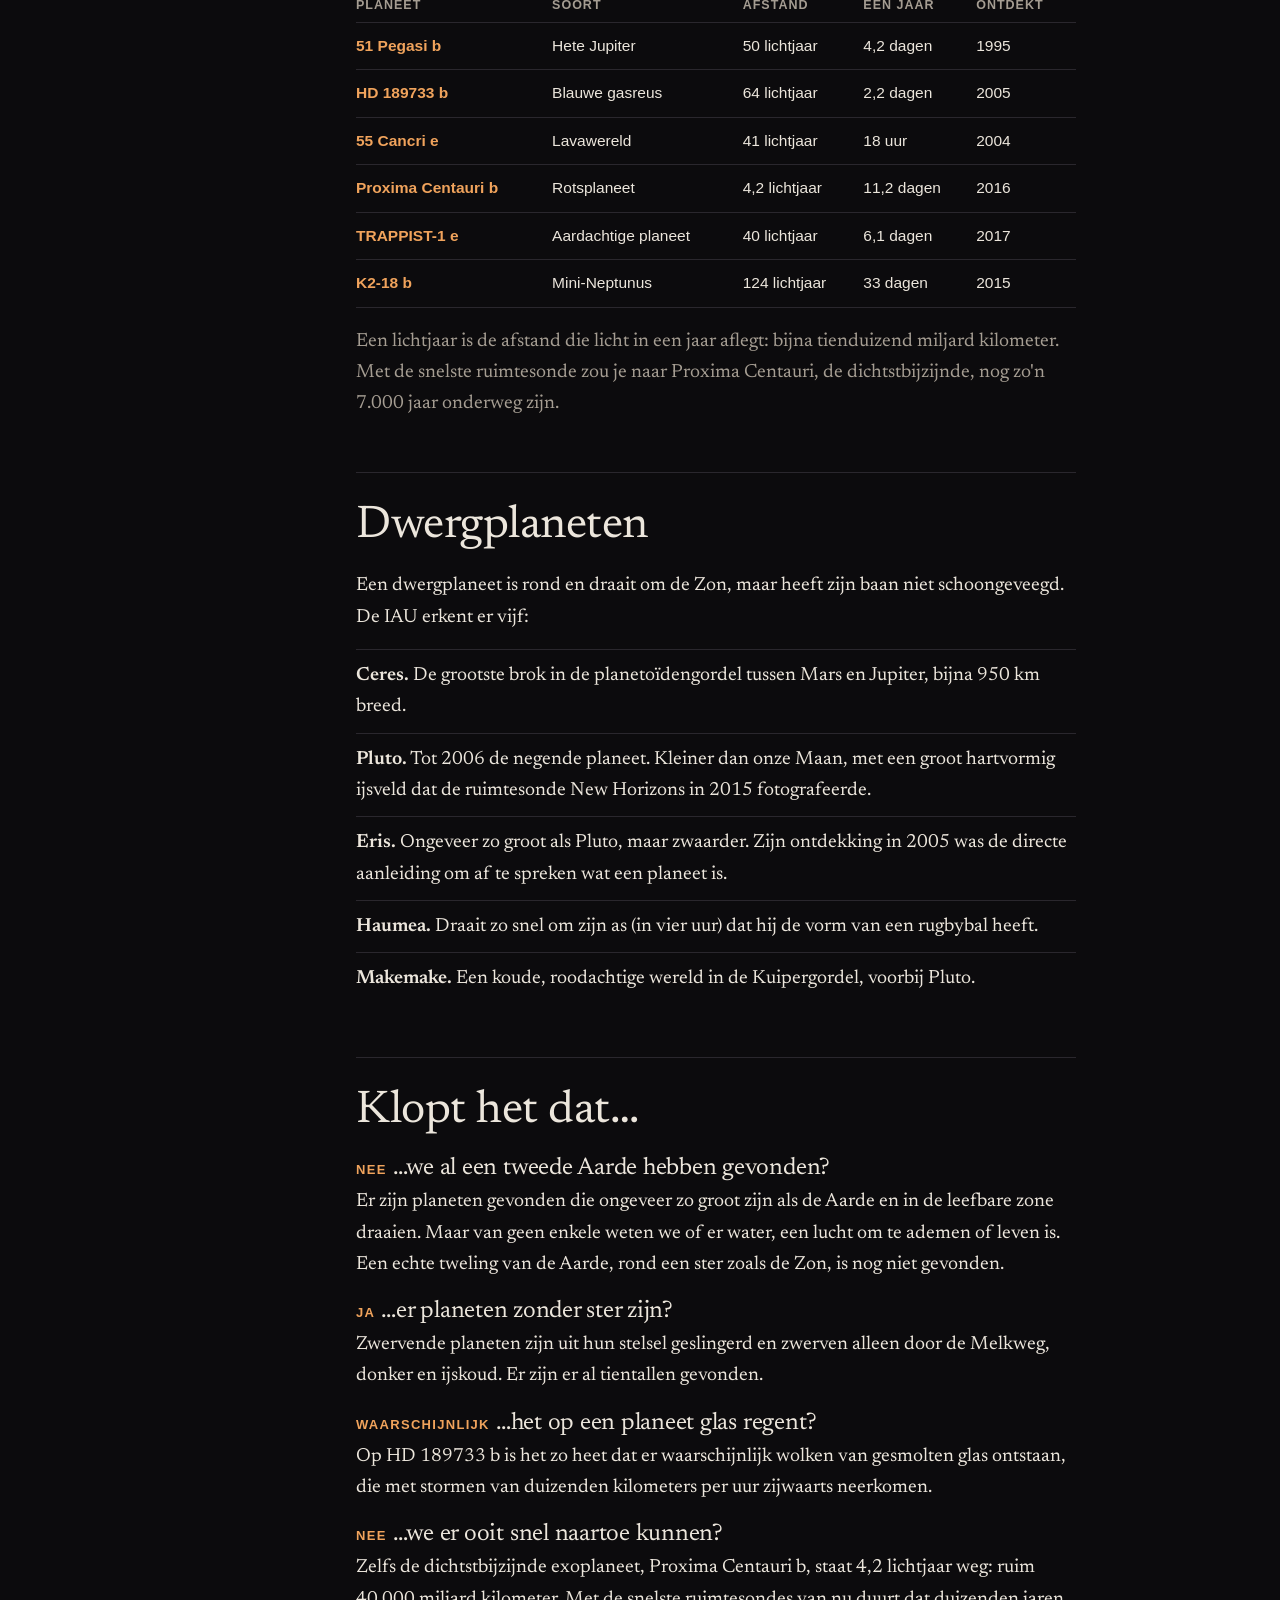
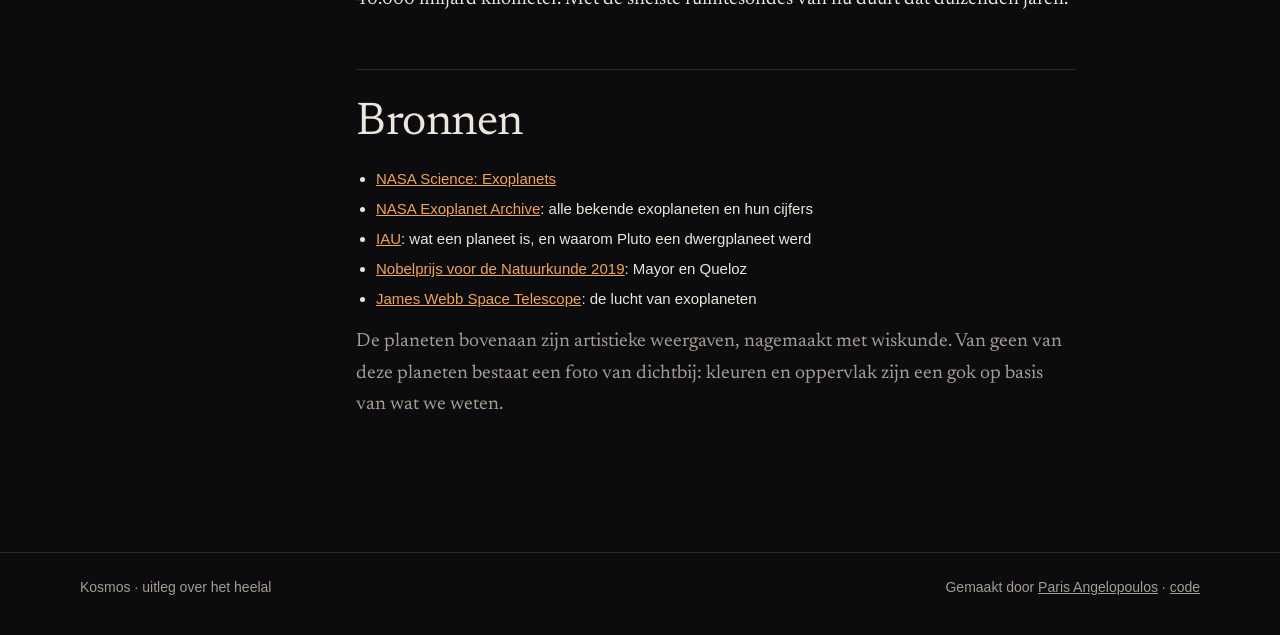
==== commit 972c9cde: "Planeten: soorten in drie groepen en een top 10 tweede Aarde Soorten: waar ze van gemaakt zijn, extr" ====
--- a/planeten/index.html
+++ b/planeten/index.html
@@ -38,6 +38,7 @@
                 <li><a href="#exo">Bij andere sterren</a></li>
                 <li><a href="#vinden">Hoe vind je ze?</a></li>
                 <li><a href="#leefbaar">Leven mogelijk?</a></li>
+                <li><a href="#vervangers">Top 10 tweede Aarde</a></li>
                 <li><a href="#werelden-kop">Zes werelden</a></li>
                 <li><a href="#dwerg">Dwergplaneten</a></li>
                 <li><a href="#mythes">Klopt het dat…</a></li>
@@ -67,12 +68,34 @@
 
             <section id="soorten">
                 <h2>Soorten planeten</h2>
-                <p>In ons zonnestelsel zijn er rotsplaneten, gasreuzen en ijsreuzen. Bij andere sterren blijken er nog veel meer soorten te bestaan, waaronder soorten die wij helemaal niet hebben.</p>
+                <p>In ons zonnestelsel zijn er rotsplaneten, gasreuzen en ijsreuzen. Bij andere sterren blijken er veel meer soorten te bestaan: planeten van lava, planeten waar het ijzer regent, planeten met twee zonnen. Je kunt ze op drie manieren indelen.</p>
+                <h3 class="groep-kop"><span>1</span>Waar ze van gemaakt zijn</h3>
+                <p>Van binnen kan een planeet van steen, gas, ijs of water zijn. Dat hangt vooral af van waar hij ontstond: dicht bij de ster of ver weg.</p>
                 <div class="soorten">
-                    <div class="soort"><h3>Hete Jupiters</h3><p class="massa">gasreuzen vlak bij hun ster</p><p>Zo groot als Jupiter, maar in een paar dagen rond hun ster. Niemand had verwacht dat ze bestonden, tot de eerste in 1995 werd gevonden.</p></div>
-                    <div class="soort"><h3>Superaardes</h3><p class="massa">rotsplaneten, groter dan de Aarde</p><p>Een paar keer zo zwaar als de Aarde. Ze komen in ons heelal veel voor, maar ons zonnestelsel heeft er geen.</p></div>
-                    <div class="soort"><h3>Mini-Neptunussen</h3><p class="massa">tussen de Aarde en Neptunus in</p><p>Misschien wel de meest voorkomende planeten. Waarschijnlijk met een dikke laag gas of een diepe oceaan om een vaste kern.</p></div>
-                    <div class="soort"><h3>Zwervende planeten</h3><p class="massa">planeten zonder ster</p><p>Uit hun stelsel geslingerd en nu alleen op reis door de Melkweg. Er zijn er waarschijnlijk miljarden.</p></div>
+                    <div class="soort"><h3>Rotsplaneten</h3><p class="massa">steen en metaal, met een vaste bodem</p><p>Zoals de Aarde en Mars. Klein, met een korst waar je op zou kunnen staan, en soms een dunne lucht.</p><p class="voorbeeld">Voorbeeld: Proxima Centauri b · <a href="#proxima">bekijk in 3D ↑</a></p></div>
+                    <div class="soort"><h3>Superaardes</h3><p class="massa">rotsplaneten, groter dan de Aarde</p><p>Tot zo'n anderhalf keer zo breed als de Aarde en een paar keer zo zwaar. Ze komen veel voor, maar ons zonnestelsel heeft er geen.</p><p class="voorbeeld">Voorbeeld: LHS 1140 b</p></div>
+                    <div class="soort"><h3>Mini-Neptunussen</h3><p class="massa">tussen de Aarde en Neptunus in</p><p>Misschien wel de meest voorkomende planeten. Een vaste kern met een dikke deken van gas eromheen.</p><p class="voorbeeld">Voorbeeld: K2-18 b · <a href="#k218">bekijk in 3D ↑</a></p></div>
+                    <div class="soort"><h3>Oceaanwerelden</h3><p class="massa">bedekt met water, honderden kilometers diep</p><p>Nog niet zeker gevonden, wel vermoed: planeten die voor een groot deel uit water bestaan, zonder één stukje land.</p><p class="voorbeeld">Voorbeeld: Kepler-138 d (vermoed)</p></div>
+                    <div class="soort"><h3>Lavawerelden</h3><p class="massa">zo heet dat de rots smelt</p><p>Zo dicht bij hun ster dat de bodem een zee van gesmolten steen is, met temperaturen boven de 2.000 °C.</p><p class="voorbeeld">Voorbeeld: 55 Cancri e · <a href="#cancri">bekijk in 3D ↑</a></p></div>
+                    <div class="soort"><h3>Gasreuzen en ijsreuzen</h3><p class="massa">bijna helemaal gas, geen bodem</p><p>Zoals Jupiter en Neptunus. Je kunt er niet op landen: het gas wordt naar binnen toe steeds dichter en heter.</p></div>
+                </div>
+                <h3 class="groep-kop"><span>2</span>Extreem weer</h3>
+                <p>Planeten vlak bij hun ster keren meestal altijd dezelfde kant naar de ster. De dagkant wordt gloeiend heet, de nachtkant blijft koud. Dat verschil zet de lucht in beweging, en dat geeft weer dat op Aarde niet kan bestaan.</p>
+                <div class="soorten">
+                    <div class="soort"><h3>Stormplaneten</h3><p class="massa">winden van duizenden kilometers per uur</p><p>Op HD 189733 b waait het zo'n 8.700 km/u, zeven keer harder dan de geluidssnelheid. Het record staat op naam van WASP-127b: 33.000 km/u, gemeten in 2025.</p><p class="voorbeeld">Voorbeeld: HD 189733 b · <a href="#hd189733">bekijk in 3D ↑</a></p></div>
+                    <div class="soort"><h3>Hete Jupiters</h3><p class="massa">gasreuzen vlak bij hun ster</p><p>Zo groot als Jupiter, maar in een paar dagen rond hun ster. Niemand had verwacht dat ze bestonden, tot de eerste in 1995 werd gevonden.</p><p class="voorbeeld">Voorbeeld: 51 Pegasi b · <a href="#pegasi">bekijk in 3D ↑</a></p></div>
+                    <div class="soort"><h3>IJzerregen</h3><p class="massa">zo heet dat metaal verdampt</p><p>Op de dagkant van WASP-76b verdampt ijzer. Op de koelere nachtkant condenseert het weer en valt het als druppels naar beneden.</p><p class="voorbeeld">Voorbeeld: WASP-76b</p></div>
+                    <div class="soort"><h3>Ultraheet</h3><p class="massa">heter dan veel sterren</p><p>KELT-9b is aan de dagkant ruim 4.000 °C. Dat is heter dan de meeste sterren in de Melkweg. Zelfs moleculen vallen daar uit elkaar.</p><p class="voorbeeld">Voorbeeld: KELT-9b</p></div>
+                    <div class="soort"><h3>Opgeblazen planeten</h3><p class="massa">zo licht als suikerspin</p><p>Zo breed als Jupiter, maar tien keer lichter. De lucht is door de hitte zo opgezwollen dat de planeet nauwelijks gewicht heeft voor zijn grootte.</p><p class="voorbeeld">Voorbeeld: WASP-107b</p></div>
+                    <div class="soort"><h3>Opgegeten planeten</h3><p class="massa">langzaam in hun ster gezogen</p><p>WASP-12b draait zo dicht om zijn ster dat hij uitrekt tot een eivorm en steeds dichterbij komt. Over een paar miljoen jaar valt hij erin.</p><p class="voorbeeld">Voorbeeld: WASP-12b</p></div>
+                </div>
+                <h3 class="groep-kop"><span>3</span>Leefbaar of niet</h3>
+                <p>Of een planeet leefbaar kan zijn, hangt af van zijn ster, zijn afstand en zijn lucht. Een paar soorten die daarbij een rol spelen:</p>
+                <div class="soorten">
+                    <div class="soort"><h3>Planeten in de leefbare zone</h3><p class="massa">niet te warm, niet te koud</p><p>Ze staan precies zo ver van hun ster dat er vloeibaar water kan zijn. Dat betekent niet dat het er ook is. Hieronder staat de top 10.</p><p class="voorbeeld">Voorbeeld: TRAPPIST-1 e · <a href="#trappist">bekijk in 3D ↑</a></p></div>
+                    <div class="soort"><h3>Oogbalplaneten</h3><p class="massa">eeuwige dag aan de ene kant</p><p>Een planeet die altijd dezelfde kant naar zijn ster keert, kan aan die kant een warme oceaan hebben, met ijs eromheen. Van boven ziet hij eruit als een oog.</p><p class="voorbeeld">Voorbeeld: Proxima Centauri b (misschien) · <a href="#proxima">bekijk in 3D ↑</a></p></div>
+                    <div class="soort"><h3>Planeten met twee zonnen</h3><p class="massa">draaien om twee sterren tegelijk</p><p>Op Kepler-16b komen twee zonnen op en gaan er twee onder. Hij werd in 2011 gevonden.</p><p class="voorbeeld">Voorbeeld: Kepler-16b</p></div>
+                    <div class="soort"><h3>Zwervende planeten</h3><p class="massa">planeten zonder ster</p><p>Uit hun stelsel geslingerd en nu alleen op reis door de Melkweg, donker en ijskoud. Er zijn er waarschijnlijk miljarden.</p></div>
                 </div>
                 <div class="kader"><strong>De planeten van ons eigen zonnestelsel</strong>Mercurius, Venus, de Aarde, Mars, Jupiter, Saturnus, Uranus en Neptunus bekijk je in 3D, met alle cijfers, in mijn project <a href="https://parisangelopoulos.com/zonnestelsel/">Zonnestelsel →</a></div>
             </section>
@@ -107,6 +130,19 @@
                 <div class="kader"><strong>Rode dwergen</strong>De meeste sterren zijn rode dwergen: kleiner en koeler dan de Zon. Hun leefbare zone ligt zo dichtbij dat een planeet daar in een paar dagen of weken rond is en altijd dezelfde kant naar de ster toe draait. En rode dwergen schieten vaak felle uitbarstingen af. Of daar leven kan bestaan, is een van de grote vragen.</div>
             </section>
 
+            <section id="vervangers">
+                <h2>Top 10: een tweede Aarde?</h2>
+                <p>Welke planeten lijken het meest op de Aarde? Sterrenkundigen gebruiken daarvoor de <b>Aardegelijkenis</b> (in het Engels: Earth Similarity Index). Die kijkt naar twee dingen: hoe groot de planeet is, en hoeveel licht en warmte hij van zijn ster krijgt. De Aarde zelf scoort 1,00.</p>
+                <div class="sorteer" role="group" aria-label="Sorteer de lijst">
+                    <span>Sorteer op</span>
+                    <button type="button" data-sort="esi" aria-pressed="true">Meest als de Aarde</button>
+                    <button type="button" data-sort="afstand" aria-pressed="false">Dichtstbij</button>
+                </div>
+                <ol class="top" id="top"></ol>
+                <div class="kader"><strong>Wat opvalt</strong>Alle tien draaien om een <b>rode dwerg</b>, een kleine, koele ster. Rond zo'n ster ligt de leefbare zone dicht bij de ster, waardoor een planeet daar vaak langs zijn ster schuift en makkelijk te vinden is. Een planeet als de Aarde rond een ster als de Zon is veel moeilijker te zien, en is nog niet gevonden.</div>
+                <p class="muted">De score zegt niets over lucht, water of leven: van geen van deze planeten weten we of je er kunt ademen. Proxima Centauri b en TRAPPIST-1 e, die je bovenaan in 3D ziet, vallen met 0,85 net buiten de top 10. Berekend met de gegevens uit het NASA Exoplanet Archive (november 2026), zonder planeten waarvan alleen een bovengrens van de massa bekend is.</p>
+            </section>
+
             <section id="werelden-kop">
                 <h2>Zes werelden</h2>
                 <p>De zes planeten bovenaan deze pagina. Klik op een naam om hem te bekijken.</p>
@@ -126,20 +162,6 @@
                 </ul>
             </section>
 
-            <section id="exo">
-                <h2>Planeten bij andere sterren</h2>
-                <p>De Zon is niet de enige ster met planeten. Planeten bij andere sterren heten <b>exoplaneten</b>. Inmiddels zijn er meer dan 6.000 gevonden (stand 2025), en waarschijnlijk heeft bijna elke ster er een paar.</p>
-                <ol class="tijdlijn">
-                    <li><span class="jaar">1992</span><p>De eerste exoplaneten worden gevonden, rond een pulsar: het restant van een ontplofte ster.</p></li>
-                    <li><span class="jaar">1995</span><p>Michel Mayor en Didier Queloz vinden 51 Pegasi b, de eerste planeet rond een ster zoals de Zon. Ze krijgen er in 2019 de Nobelprijs voor.</p></li>
-                    <li><span class="jaar">2009</span><p>De ruimtetelescoop Kepler begint te zoeken. In negen jaar vindt hij duizenden planeten.</p></li>
-                    <li><span class="jaar">2016</span><p>Rond Proxima Centauri, de ster die het dichtst bij de Zon staat (4,2 lichtjaar), wordt een planeet gevonden ongeveer zo groot als de Aarde.</p></li>
-                    <li><span class="jaar">2017</span><p>Rond de kleine ster TRAPPIST-1 blijken zeven planeten te draaien die ongeveer zo groot zijn als de Aarde.</p></li>
-                </ol>
-                <h3>Hoe vind je een planeet die je niet kunt zien?</h3>
-                <p>De meeste exoplaneten zijn nooit rechtstreeks gezien. Sterrenkundigen merken ze op door wat ze met hun ster doen. Schuift een planeet voor zijn ster langs, dan wordt de ster heel even een klein beetje minder fel: de <b>overgangsmethode</b>, waarmee Kepler en zijn opvolger TESS zoeken. En een planeet trekt zijn ster een beetje heen en weer, wat je kunt zien in het licht van de ster.</p>
-            </section>
-
             <section id="mythes">
                 <h2>Klopt het dat…</h2>
                 <div class="mythe"><h3><span class="antwoord">Nee</span>…we al een tweede Aarde hebben gevonden?</h3><p>Er zijn planeten gevonden die ongeveer zo groot zijn als de Aarde en in de leefbare zone draaien. Maar van geen enkele weten we of er water, een lucht om te ademen of leven is. Een echte tweling van de Aarde, rond een ster zoals de Zon, is nog niet gevonden.</p></div>
--- a/css/style.css
+++ b/css/style.css
@@ -193,3 +193,29 @@
   .tijdlijn li { grid-template-columns: 60px 1fr; gap: 10px; }
 }
 @media (prefers-reduced-motion: reduce) { html { scroll-behavior: auto; } }
+
+/* Types of planets, in groups */
+.groep-kop { display: flex; align-items: baseline; gap: 12px; margin-top: 34px !important; }
+.groep-kop span { font: 600 13px var(--sans); color: var(--gloed); border: 1px solid var(--gloed); border-radius: 50%; width: 26px; height: 26px; display: inline-grid; place-items: center; flex: none; transform: translateY(-3px); }
+.soort .voorbeeld { font: 13.5px/1.5 var(--sans); color: var(--zacht); margin: 10px 0 0 !important; }
+.soort .voorbeeld a { color: var(--gloed); }
+.soort p:nth-last-child(2) { margin-bottom: 0; }
+
+/* Top 10 of a second Earth */
+.sorteer { display: flex; flex-wrap: wrap; align-items: center; gap: 8px; font: 14px var(--sans); margin: 18px 0 6px; }
+.sorteer span { color: var(--zacht); margin-right: 4px; }
+.sorteer button { font: 14.5px var(--sans); padding: 7px 13px; border: 1px solid var(--lijn); background: transparent; color: var(--tekst); cursor: pointer; }
+.sorteer button:hover { border-color: var(--zacht); }
+.sorteer button[aria-pressed="true"] { background: var(--gloed); border-color: var(--gloed); color: #1a0f05; }
+.top { list-style: none; counter-reset: top; margin: 14px 0; padding: 0; }
+.top li { counter-increment: top; position: relative; padding: 16px 0 16px 52px; border-top: 1px solid var(--lijn); }
+.top li::before { content: counter(top); position: absolute; left: 0; top: 14px; font: 600 26px var(--sans); color: var(--zacht); font-variant-numeric: tabular-nums; }
+.top li:first-child::before { color: var(--gloed); }
+.top-kop { display: flex; justify-content: space-between; align-items: baseline; gap: 12px; }
+.top h3 { margin: 0; font-size: 22px; }
+.score { font: 600 16px var(--sans); color: var(--gloed); font-variant-numeric: tabular-nums; }
+.balk { height: 4px; background: var(--lijn); margin: 8px 0 10px; }
+.balk span { display: block; height: 100%; background: var(--gloed); }
+.top p { margin: 0 0 6px; font-size: 17px; }
+.top .cijfers { font: 13.5px/1.5 var(--sans); color: var(--zacht); margin: 0; }
+@media (max-width: 640px) { .top li { padding-left: 38px; } .top li::before { font-size: 21px; } }
